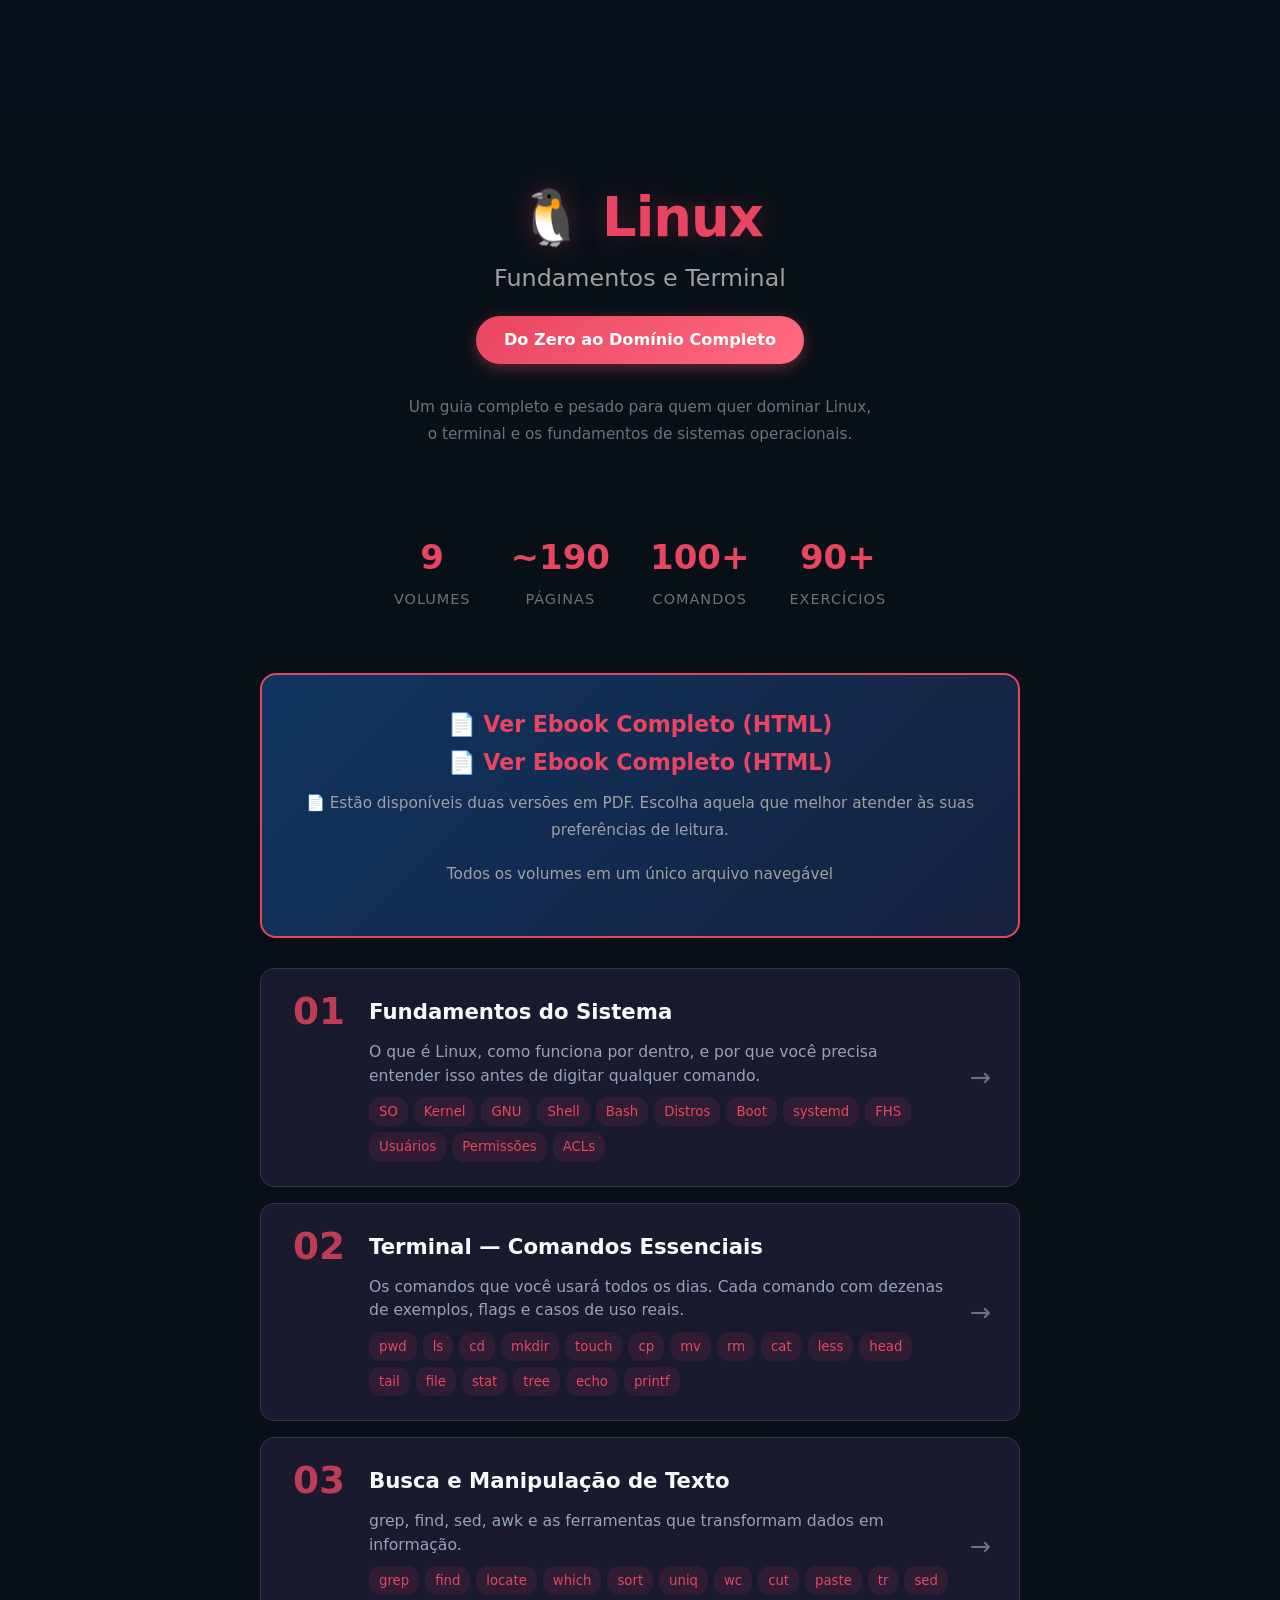
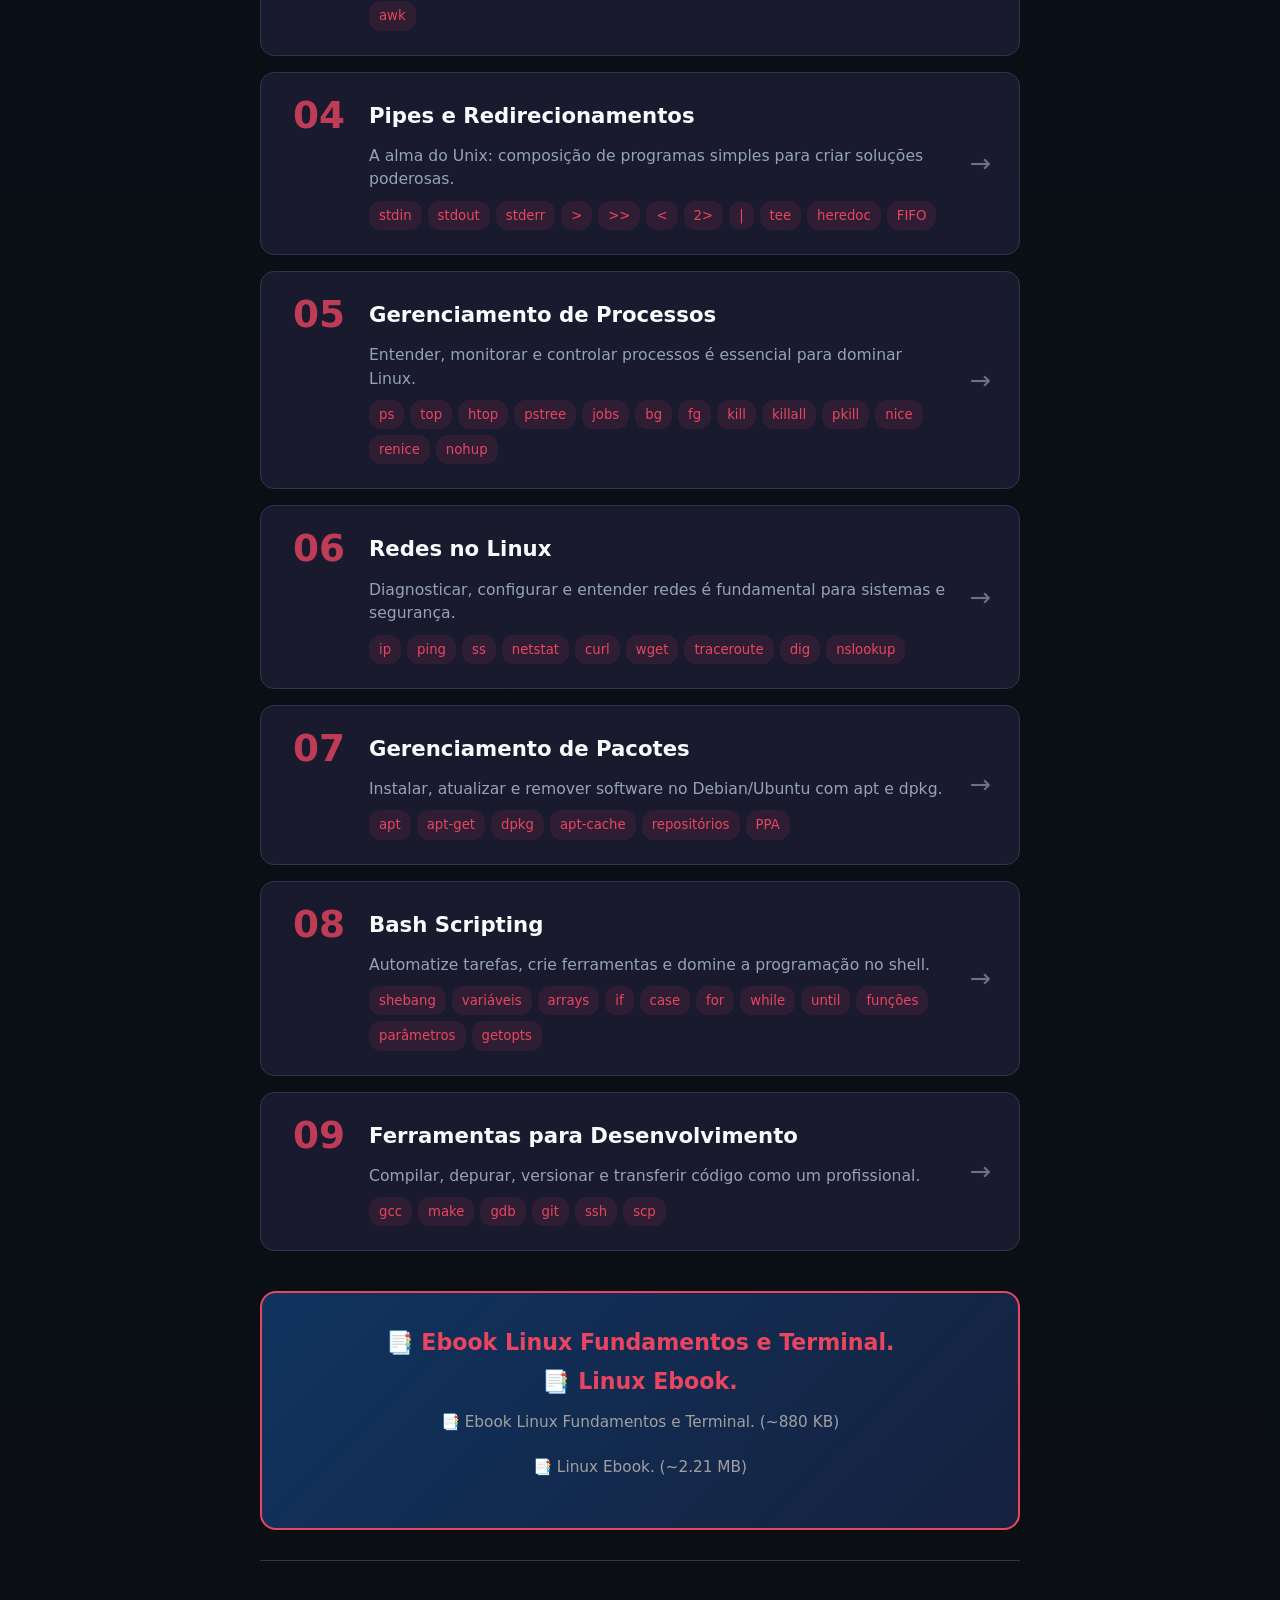
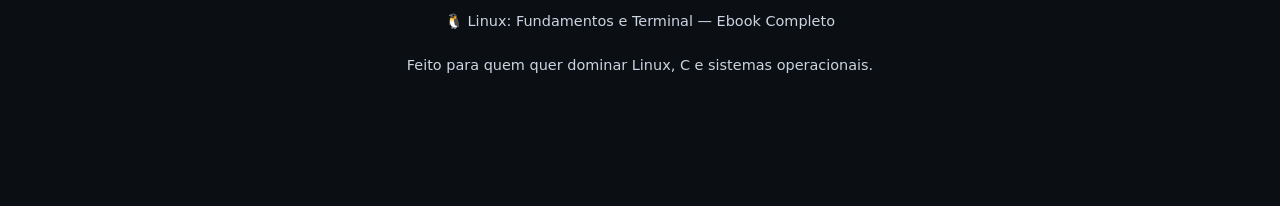
==== junta_ebook.html @ cf204e12 "Corrige links do indice" ====
<!DOCTYPE html>
<html lang="pt-BR">
<head>
<meta charset="UTF-8">
<meta name="viewport" content="width=device-width, initial-scale=1.0">
<title>Linux: Fundamentos e Terminal — Índice de Volumes</title>
<style>
:root {
  --bg: #0f0f1a;
  --bg2: #1a1a2e;
  --bg3: #16213e;
  --accent: #e94560;
  --accent2: #0f3460;
  --accent-glow: rgba(233,69,96,0.3);
  --text: #eaeaea;
  --text2: #a0a0a0;
  --text3: #6b7280;
  --border: #30363d;
  --success: #2ecc71;
  --warning: #f39c12;
  --info: #3498db;
}
* { margin: 0; padding: 0; box-sizing: border-box; }
body {
  font-family: 'Segoe UI', system-ui, -apple-system, sans-serif;
  background: var(--bg);
  color: var(--text);
  line-height: 1.7;
  font-size: 16px;
  min-height: 100vh;
}
.container { max-width: 800px; margin: 0 auto; padding: 40px 20px; }

/* Header */
.header {
  text-align: center;
  padding: 60px 20px 40px;
  margin-bottom: 20px;
}
.header h1 {
  font-size: 3.2em;
  color: var(--accent);
  margin-bottom: 8px;
  text-shadow: 0 0 30px var(--accent-glow);
  letter-spacing: -1px;
}
.header .subtitle {
  font-size: 1.4em;
  color: var(--text2);
  margin-bottom: 16px;
  font-weight: 300;
}
.header .tagline {
  background: linear-gradient(135deg, var(--accent), #ff6b81);
  color: white;
  display: inline-block;
  padding: 10px 28px;
  border-radius: 30px;
  font-weight: 600;
  font-size: 0.95em;
  box-shadow: 0 4px 15px rgba(233,69,96,0.4);
}
.header .meta {
  margin-top: 30px;
  color: var(--text3);
  font-size: 0.9em;
}

/* Stats bar */
.stats {
  display: flex;
  justify-content: center;
  gap: 40px;
  padding: 20px;
  margin-bottom: 40px;
  flex-wrap: wrap;
}
.stat-item {
  text-align: center;
}
.stat-num {
  font-size: 2em;
  font-weight: 700;
  color: var(--accent);
}
.stat-label {
  font-size: 0.85em;
  color: var(--text3);
  text-transform: uppercase;
  letter-spacing: 1px;
}

/* Volume cards */
.volumes {
  display: flex;
  flex-direction: column;
  gap: 16px;
  margin-bottom: 40px;
}
.vol-card {
  background: var(--bg2);
  border: 1px solid var(--border);
  border-radius: 14px;
  padding: 24px 28px;
  text-decoration: none;
  color: var(--text);
  display: flex;
  align-items: flex-start;
  gap: 20px;
  transition: all 0.3s ease;
  position: relative;
  overflow: hidden;
}
.vol-card::before {
  content: '';
  position: absolute;
  left: 0;
  top: 0;
  bottom: 0;
  width: 4px;
  background: var(--accent);
  opacity: 0;
  transition: opacity 0.3s;
}
.vol-card:hover {
  background: var(--bg3);
  border-color: var(--accent);
  transform: translateX(4px);
  box-shadow: 0 8px 30px rgba(0,0,0,0.3);
}
.vol-card:hover::before {
  opacity: 1;
}
.vol-num {
  font-size: 2.2em;
  font-weight: 800;
  color: var(--accent);
  opacity: 0.8;
  min-width: 60px;
  text-align: center;
  line-height: 1;
}
.vol-content {
  flex: 1;
}
.vol-title {
  font-size: 1.25em;
  font-weight: 600;
  margin-bottom: 6px;
  color: var(--text);
}
.vol-desc {
  font-size: 0.92em;
  color: var(--text2);
  line-height: 1.5;
}
.vol-topics {
  margin-top: 10px;
  display: flex;
  flex-wrap: wrap;
  gap: 6px;
}
.vol-topic {
  background: rgba(233,69,96,0.1);
  color: var(--accent);
  padding: 3px 10px;
  border-radius: 12px;
  font-size: 0.78em;
  font-weight: 500;
}
.vol-arrow {
  color: var(--text3);
  font-size: 1.5em;
  align-self: center;
  transition: all 0.3s;
}
.vol-card:hover .vol-arrow {
  color: var(--accent);
  transform: translateX(4px);
}

/* Full ebook link */
.full-ebook {
  background: linear-gradient(135deg, var(--accent2), var(--bg3));
  border: 2px solid var(--accent);
  border-radius: 16px;
  padding: 30px;
  text-align: center;
  margin-bottom: 30px;
  transition: all 0.3s;
}
.full-ebook:hover {
  box-shadow: 0 0 30px var(--accent-glow);
}
.full-ebook a {
  color: var(--accent);
  text-decoration: none;
  font-size: 1.3em;
  font-weight: 600;
}
.full-ebook a:hover {
  text-decoration: underline;
}
.full-ebook p {
  color: var(--text2);
  font-size: 0.9em;
  margin-top: 8px;
}

/* Footer */
.footer {
  text-align: center;
  padding: 30px;
  color: var(--text3);
  font-size: 0.85em;
  border-top: 1px solid var(--border);
  margin-top: 20px;
}

/* Responsive */
@media (max-width: 600px) {
  .header h1 { font-size: 2.2em; }
  .vol-card { padding: 18px 20px; }
  .vol-num { font-size: 1.8em; min-width: 50px; }
  .stats { gap: 20px; }
}
</style>
</head>
<body>
<div class="container">

  <div class="header">
    <h1>🐧 Linux</h1>
    <div class="subtitle">Fundamentos e Terminal</div>
    <div class="tagline">Do Zero ao Domínio Completo</div>
    <div class="meta">
      Um guia completo e pesado para quem quer dominar Linux,<br>
      o terminal e os fundamentos de sistemas operacionais.
    </div>
  </div>

  <div class="stats">
    <div class="stat-item">
      <div class="stat-num">9</div>
      <div class="stat-label">Volumes</div>
    </div>
    <div class="stat-item">
      <div class="stat-num">~190</div>
      <div class="stat-label">Páginas</div>
    </div>
    <div class="stat-item">
      <div class="stat-num">100+</div>
      <div class="stat-label">Comandos</div>
    </div>
    <div class="stat-item">
      <div class="stat-num">90+</div>
      <div class="stat-label">Exercícios</div>
    </div>
  </div>

  <div class="full-ebook">
    <a href="Linux_Ebook_Completo.html">📄 Ver Ebook Completo (HTML) <br></a>
    <a href="linux_ebook.pdf">📄 Ver Ebook Completo (HTML)</a>
    <p>📄 Estão disponíveis duas versões em PDF. Escolha aquela que melhor atender às suas preferências de leitura.
</p>
    <p>Todos os volumes em um único arquivo navegável</p>
  </div>

  <div class="volumes">

    <a href="Linux_Ebook_Volume1.html" class="vol-card">
      <div class="vol-num">01</div>
      <div class="vol-content">
        <div class="vol-title">Fundamentos do Sistema</div>
        <div class="vol-desc">O que é Linux, como funciona por dentro, e por que você precisa entender isso antes de digitar qualquer comando.</div>
        <div class="vol-topics">
          <span class="vol-topic">SO</span>
          <span class="vol-topic">Kernel</span>
          <span class="vol-topic">GNU</span>
          <span class="vol-topic">Shell</span>
          <span class="vol-topic">Bash</span>
          <span class="vol-topic">Distros</span>
          <span class="vol-topic">Boot</span>
          <span class="vol-topic">systemd</span>
          <span class="vol-topic">FHS</span>
          <span class="vol-topic">Usuários</span>
          <span class="vol-topic">Permissões</span>
          <span class="vol-topic">ACLs</span>
        </div>
      </div>
      <div class="vol-arrow">→</div>
    </a>

    <a href="/Linux_Ebook_Volume2.html" class="vol-card">
      <link rel="stylesheet" href="/style.css">
      <div class="vol-num">02</div>
      <div class="vol-content">
        <div class="vol-title">Terminal — Comandos Essenciais</div>
        <div class="vol-desc">Os comandos que você usará todos os dias. Cada comando com dezenas de exemplos, flags e casos de uso reais.</div>
        <div class="vol-topics">
          <span class="vol-topic">pwd</span>
          <span class="vol-topic">ls</span>
          <span class="vol-topic">cd</span>
          <span class="vol-topic">mkdir</span>
          <span class="vol-topic">touch</span>
          <span class="vol-topic">cp</span>
          <span class="vol-topic">mv</span>
          <span class="vol-topic">rm</span>
          <span class="vol-topic">cat</span>
          <span class="vol-topic">less</span>
          <span class="vol-topic">head</span>
          <span class="vol-topic">tail</span>
          <span class="vol-topic">file</span>
          <span class="vol-topic">stat</span>
          <span class="vol-topic">tree</span>
          <span class="vol-topic">echo</span>
          <span class="vol-topic">printf</span>
        </div>
      </div>
      <div class="vol-arrow">→</div>
    </a>

    <a href="/Linux_Ebook_Volume3.html" class="vol-card">
      <link rel="stylesheet" href="/style.css">
      <div class="vol-num">03</div>
      <div class="vol-content">
        <div class="vol-title">Busca e Manipulação de Texto</div>
        <div class="vol-desc">grep, find, sed, awk e as ferramentas que transformam dados em informação.</div>
        <div class="vol-topics">
          <span class="vol-topic">grep</span>
          <span class="vol-topic">find</span>
          <span class="vol-topic">locate</span>
          <span class="vol-topic">which</span>
          <span class="vol-topic">sort</span>
          <span class="vol-topic">uniq</span>
          <span class="vol-topic">wc</span>
          <span class="vol-topic">cut</span>
          <span class="vol-topic">paste</span>
          <span class="vol-topic">tr</span>
          <span class="vol-topic">sed</span>
          <span class="vol-topic">awk</span>
        </div>
      </div>
      <div class="vol-arrow">→</div>
    </a>

    <a href="/Linux_Ebook_Volume4.html" class="vol-card">
      <link rel="stylesheet" href="/style.css">
      <div class="vol-num">04</div>
      <div class="vol-content">
        <div class="vol-title">Pipes e Redirecionamentos</div>
        <div class="vol-desc">A alma do Unix: composição de programas simples para criar soluções poderosas.</div>
        <div class="vol-topics">
          <span class="vol-topic">stdin</span>
          <span class="vol-topic">stdout</span>
          <span class="vol-topic">stderr</span>
          <span class="vol-topic">&gt;</span>
          <span class="vol-topic">&gt;&gt;</span>
          <span class="vol-topic">&lt;</span>
          <span class="vol-topic">2&gt;</span>
          <span class="vol-topic">|</span>
          <span class="vol-topic">tee</span>
          <span class="vol-topic">heredoc</span>
          <span class="vol-topic">FIFO</span>
        </div>
      </div>
      <div class="vol-arrow">→</div>
    </a>

    <a href="/Linux_Ebook_Volume5.html" class="vol-card">
      <link rel="stylesheet" href="/style.css">
      <div class="vol-num">05</div>
      <div class="vol-content">
        <div class="vol-title">Gerenciamento de Processos</div>
        <div class="vol-desc">Entender, monitorar e controlar processos é essencial para dominar Linux.</div>
        <div class="vol-topics">
          <span class="vol-topic">ps</span>
          <span class="vol-topic">top</span>
          <span class="vol-topic">htop</span>
          <span class="vol-topic">pstree</span>
          <span class="vol-topic">jobs</span>
          <span class="vol-topic">bg</span>
          <span class="vol-topic">fg</span>
          <span class="vol-topic">kill</span>
          <span class="vol-topic">killall</span>
          <span class="vol-topic">pkill</span>
          <span class="vol-topic">nice</span>
          <span class="vol-topic">renice</span>
          <span class="vol-topic">nohup</span>
        </div>
      </div>
      <div class="vol-arrow">→</div>
    </a>

    <a href="/Linux_Ebook_Volume6.html" class="vol-card">
      <link rel="stylesheet" href="/style.css">
      <div class="vol-num">06</div>
      <div class="vol-content">
        <div class="vol-title">Redes no Linux</div>
        <div class="vol-desc">Diagnosticar, configurar e entender redes é fundamental para sistemas e segurança.</div>
        <div class="vol-topics">
          <span class="vol-topic">ip</span>
          <span class="vol-topic">ping</span>
          <span class="vol-topic">ss</span>
          <span class="vol-topic">netstat</span>
          <span class="vol-topic">curl</span>
          <span class="vol-topic">wget</span>
          <span class="vol-topic">traceroute</span>
          <span class="vol-topic">dig</span>
          <span class="vol-topic">nslookup</span>
        </div>
      </div>
      <div class="vol-arrow">→</div>
    </a>

    <a href="/Linux_Ebook_Volume7.html" class="vol-card">
      <link rel="stylesheet" href="/style.css">
      <div class="vol-num">07</div>
      <div class="vol-content">
        <div class="vol-title">Gerenciamento de Pacotes</div>
        <div class="vol-desc">Instalar, atualizar e remover software no Debian/Ubuntu com apt e dpkg.</div>
        <div class="vol-topics">
          <span class="vol-topic">apt</span>
          <span class="vol-topic">apt-get</span>
          <span class="vol-topic">dpkg</span>
          <span class="vol-topic">apt-cache</span>
          <span class="vol-topic">repositórios</span>
          <span class="vol-topic">PPA</span>
        </div>
      </div>
      <div class="vol-arrow">→</div>
    </a>

    <a href="/Linux_Ebook_Volume8.html" class="vol-card">
      <link rel="stylesheet" href="/style.css">
      <div class="vol-num">08</div>
      <div class="vol-content">
        <div class="vol-title">Bash Scripting</div>
        <div class="vol-desc">Automatize tarefas, crie ferramentas e domine a programação no shell.</div>
        <div class="vol-topics">
          <span class="vol-topic">shebang</span>
          <span class="vol-topic">variáveis</span>
          <span class="vol-topic">arrays</span>
          <span class="vol-topic">if</span>
          <span class="vol-topic">case</span>
          <span class="vol-topic">for</span>
          <span class="vol-topic">while</span>
          <span class="vol-topic">until</span>
          <span class="vol-topic">funções</span>
          <span class="vol-topic">parâmetros</span>
          <span class="vol-topic">getopts</span>
        </div>
      </div>
      <div class="vol-arrow">→</div>
    </a>

    <a href="/Linux_Ebook_Volume9.html" class="vol-card">
      <link rel="stylesheet" href="/style.css">
      <div class="vol-num">09</div>
      <div class="vol-content">
        <div class="vol-title">Ferramentas para Desenvolvimento</div>
        <div class="vol-desc">Compilar, depurar, versionar e transferir código como um profissional.</div>
        <div class="vol-topics">
          <span class="vol-topic">gcc</span>
          <span class="vol-topic">make</span>
          <span class="vol-topic">gdb</span>
          <span class="vol-topic">git</span>
          <span class="vol-topic">ssh</span>
          <span class="vol-topic">scp</span>
        </div>
      </div>
      <div class="vol-arrow">→</div>
    </a>

  </div>

  <div class="full-ebook">
    <a href="Ebook_Linux_Fundamentos_e_Terminal.pdf">📑 Ebook Linux Fundamentos e Terminal.<br></a>
    <a href="linux_ebook.pdf">📑 Linux Ebook.</a>
    <p>📑 Ebook Linux Fundamentos e Terminal. (~880 KB)</p>
    <p>📑 Linux Ebook. (~2.21 MB)</p>
  </div>

  <div class="footer">
    <p>🐧 Linux: Fundamentos e Terminal — Ebook Completo</p>
    <p>Feito para quem quer dominar Linux, C e sistemas operacionais.</p>
  </div>

</div>
</body>
</html>
---- style.css ----
/* ==========================================================
   LG BOOKS - THEME
   Linux • C • Sistemas • Cibersegurança
   ========================================================== */

:root{
    --bg:#0b0f14;
    --bg-secondary:#111827;
    --bg-card:#1a2332;

    --primary:#58a6ff;
    --secondary:#7c3aed;

    --success:#22c55e;
    --warning:#f59e0b;
    --danger:#ef4444;
    --info:#06b6d4;

    --text:#f8fafc;
    --text-soft:#cbd5e1;
    --text-muted:#94a3b8;

    --border:#2d3748;

    --shadow:
        0 8px 25px rgba(0,0,0,.30);

    --radius:14px;
}

/* =========================== */

*{
    margin:0;
    padding:0;
    box-sizing:border-box;
}

html{
    scroll-behavior:smooth;
}

body{

    background:
    linear-gradient(180deg,#071018 0%,#0b0f14 100%);

    color:var(--text);

    font-family:
    "Segoe UI",
    system-ui,
    sans-serif;

    line-height:1.75;

    font-size:17px;

    padding:40px;

    max-width:1100px;

    margin:auto;
}

/* =========================== */

h1,h2,h3,h4,h5{

    font-weight:700;

    margin-top:45px;
    margin-bottom:18px;

    line-height:1.2;

    color:white;
}

h1{

    font-size:3rem;

    text-align:center;

    color:var(--primary);

    text-shadow:
    0 0 20px rgba(88,166,255,.20);
}

h2{

    font-size:2.2rem;

    border-left:6px solid var(--primary);

    padding-left:15px;
}

h3{

    font-size:1.6rem;

    color:#8ecbff;
}

h4{

    font-size:1.25rem;
}

/* =========================== */

p{

    margin:18px 0;

    color:var(--text-soft);
}

/* =========================== */

a{

    color:#79c0ff;
}


/* =========================== */

.volume-header{

    background:

    linear-gradient(
        135deg,
        #152238,
        #0d1727
    );

    border:

    1px solid var(--border);

    border-left:

    8px solid var(--primary);

    border-radius:16px;

    padding:35px;

    margin:50px 0;

    box-shadow:var(--shadow);
}

.volume-header h2{

    border:none;

    padding:0;

    margin-top:0;
}

.vol-desc{

    color:var(--text-muted);

    margin-top:10px;
}

/* =========================== */

.section{

    background:var(--bg-secondary);

    border:1px solid var(--border);

    border-radius:14px;

    padding:28px;

    margin:35px 0;

    box-shadow:var(--shadow);
}

/* =========================== */

pre{

    background:#05080d;

    border-left:5px solid var(--success);

    padding:20px;

    border-radius:10px;

    overflow-x:auto;

    margin:20px 0;
}

code{

    font-family:

    Consolas,
    monospace;
}

pre code{

    color:#8df58d;
}

/* inline code */

p code,
li code{

    background:#1f2937;

    color:#7dd3fc;

    padding:2px 7px;

    border-radius:5px;
}

/* =========================== */

table{

    width:100%;

    border-collapse:collapse;

    margin:25px 0;
}

th{

    background:#1e3a5f;

    color:white;

    padding:14px;

    border:1px solid var(--border);
}

td{

    padding:12px;

    border:1px solid var(--border);

    color:var(--text-soft);
}

tr:nth-child(even){

    background:#121b2c;
}

/* =========================== */

.box{

    border-radius:12px;

    padding:22px;

    margin:25px 0;

    border-left:6px solid;
}

.box-title{

    font-weight:bold;

    margin-bottom:12px;

    font-size:1.1rem;
}

/* ---------- INFO ---------- */

.box-info{

    background:#07253a;

    border-color:var(--info);
}

/* ---------- SUCCESS ---------- */

.box-success{

    background:#082616;

    border-color:var(--success);
}

/* ---------- WARNING ---------- */

.box-warning{

    background:#3d2706;

    border-color:var(--warning);
}

/* ---------- DANGER ---------- */

.box-danger{

    background:#330b0b;

    border-color:var(--danger);
}

/* =========================== */

.exercise{

    margin-top:50px;

    background:

    linear-gradient(
        135deg,
        #161616,
        #222
    );

    border:

    2px solid #3a3a3a;

    border-radius:16px;

    padding:30px;
}

.exercise h4{

    margin-top:0;

    color:#ffd166;
}

.exercise ol{

    margin-left:25px;
}

.exercise li{

    margin:12px 0;
}

/* =========================== */

ul,
ol{

    margin-left:30px;

    margin-top:12px;

    margin-bottom:12px;
}

/* =========================== */

.page-break{

    height:80px;
}

/* =========================== */

hr{

    border:none;

    height:1px;

    background:#2f3c4f;

    margin:40px 0;
}

/* =========================== */

blockquote{

    border-left:5px solid var(--primary);

    padding:15px 20px;

    background:#152235;

    color:#d6e7ff;

    margin:20px 0;

    border-radius:8px;
}

/* =========================== */

::-webkit-scrollbar{

    width:10px;
}

::-webkit-scrollbar-track{

    background:#111;
}

::-webkit-scrollbar-thumb{

    background:#345;

    border-radius:20px;
}

::-webkit-scrollbar-thumb:hover{

    background:#58a6ff;
}

/* =========================== */

@media print{

    body{

        background:white;

        color:black;
    }

    .section,
    .volume-header,
    .exercise,
    .box{

        box-shadow:none;
    }

    pre{

        color:black;

        background:#f5f5f5;
    }
}
/* =======================================
   BOTÃO VOLTAR AO ÍNDICE
   ======================================= */

.back-button-container{

    margin:20px 0 35px 0;

}

.back-button{

    display:inline-block;

    padding:12px 22px;

    background:linear-gradient(
        135deg,
        #1f4f8f,
        #58a6ff
    );

    color:#ffffff;

    text-decoration:none;

    font-weight:600;

    font-size:16px;

    border-radius:10px;

    border:1px solid rgba(255,255,255,.1);

    box-shadow:
        0 4px 12px rgba(0,0,0,.25);

    transition:
        transform .2s ease,
        box-shadow .2s ease,
        background .2s ease;
}

.back-button:hover{

    color:#ffffff;

    text-decoration:none;

    transform:translateY(-2px);

    box-shadow:
        0 8px 20px rgba(88,166,255,.35);

    background:linear-gradient(
        135deg,
        #2563eb,
        #60a5fa
    );
}

.back-button:active{

    transform:translateY(0);
}
---- style.css ----
/* ==========================================================
   LG BOOKS - THEME
   Linux • C • Sistemas • Cibersegurança
   ========================================================== */

:root{
    --bg:#0b0f14;
    --bg-secondary:#111827;
    --bg-card:#1a2332;

    --primary:#58a6ff;
    --secondary:#7c3aed;

    --success:#22c55e;
    --warning:#f59e0b;
    --danger:#ef4444;
    --info:#06b6d4;

    --text:#f8fafc;
    --text-soft:#cbd5e1;
    --text-muted:#94a3b8;

    --border:#2d3748;

    --shadow:
        0 8px 25px rgba(0,0,0,.30);

    --radius:14px;
}

/* =========================== */

*{
    margin:0;
    padding:0;
    box-sizing:border-box;
}

html{
    scroll-behavior:smooth;
}

body{

    background:
    linear-gradient(180deg,#071018 0%,#0b0f14 100%);

    color:var(--text);

    font-family:
    "Segoe UI",
    system-ui,
    sans-serif;

    line-height:1.75;

    font-size:17px;

    padding:40px;

    max-width:1100px;

    margin:auto;
}

/* =========================== */

h1,h2,h3,h4,h5{

    font-weight:700;

    margin-top:45px;
    margin-bottom:18px;

    line-height:1.2;

    color:white;
}

h1{

    font-size:3rem;

    text-align:center;

    color:var(--primary);

    text-shadow:
    0 0 20px rgba(88,166,255,.20);
}

h2{

    font-size:2.2rem;

    border-left:6px solid var(--primary);

    padding-left:15px;
}

h3{

    font-size:1.6rem;

    color:#8ecbff;
}

h4{

    font-size:1.25rem;
}

/* =========================== */

p{

    margin:18px 0;

    color:var(--text-soft);
}

/* =========================== */

a{

    color:#79c0ff;
}


/* =========================== */

.volume-header{

    background:

    linear-gradient(
        135deg,
        #152238,
        #0d1727
    );

    border:

    1px solid var(--border);

    border-left:

    8px solid var(--primary);

    border-radius:16px;

    padding:35px;

    margin:50px 0;

    box-shadow:var(--shadow);
}

.volume-header h2{

    border:none;

    padding:0;

    margin-top:0;
}

.vol-desc{

    color:var(--text-muted);

    margin-top:10px;
}

/* =========================== */

.section{

    background:var(--bg-secondary);

    border:1px solid var(--border);

    border-radius:14px;

    padding:28px;

    margin:35px 0;

    box-shadow:var(--shadow);
}

/* =========================== */

pre{

    background:#05080d;

    border-left:5px solid var(--success);

    padding:20px;

    border-radius:10px;

    overflow-x:auto;

    margin:20px 0;
}

code{

    font-family:

    Consolas,
    monospace;
}

pre code{

    color:#8df58d;
}

/* inline code */

p code,
li code{

    background:#1f2937;

    color:#7dd3fc;

    padding:2px 7px;

    border-radius:5px;
}

/* =========================== */

table{

    width:100%;

    border-collapse:collapse;

    margin:25px 0;
}

th{

    background:#1e3a5f;

    color:white;

    padding:14px;

    border:1px solid var(--border);
}

td{

    padding:12px;

    border:1px solid var(--border);

    color:var(--text-soft);
}

tr:nth-child(even){

    background:#121b2c;
}

/* =========================== */

.box{

    border-radius:12px;

    padding:22px;

    margin:25px 0;

    border-left:6px solid;
}

.box-title{

    font-weight:bold;

    margin-bottom:12px;

    font-size:1.1rem;
}

/* ---------- INFO ---------- */

.box-info{

    background:#07253a;

    border-color:var(--info);
}

/* ---------- SUCCESS ---------- */

.box-success{

    background:#082616;

    border-color:var(--success);
}

/* ---------- WARNING ---------- */

.box-warning{

    background:#3d2706;

    border-color:var(--warning);
}

/* ---------- DANGER ---------- */

.box-danger{

    background:#330b0b;

    border-color:var(--danger);
}

/* =========================== */

.exercise{

    margin-top:50px;

    background:

    linear-gradient(
        135deg,
        #161616,
        #222
    );

    border:

    2px solid #3a3a3a;

    border-radius:16px;

    padding:30px;
}

.exercise h4{

    margin-top:0;

    color:#ffd166;
}

.exercise ol{

    margin-left:25px;
}

.exercise li{

    margin:12px 0;
}

/* =========================== */

ul,
ol{

    margin-left:30px;

    margin-top:12px;

    margin-bottom:12px;
}

/* =========================== */

.page-break{

    height:80px;
}

/* =========================== */

hr{

    border:none;

    height:1px;

    background:#2f3c4f;

    margin:40px 0;
}

/* =========================== */

blockquote{

    border-left:5px solid var(--primary);

    padding:15px 20px;

    background:#152235;

    color:#d6e7ff;

    margin:20px 0;

    border-radius:8px;
}

/* =========================== */

::-webkit-scrollbar{

    width:10px;
}

::-webkit-scrollbar-track{

    background:#111;
}

::-webkit-scrollbar-thumb{

    background:#345;

    border-radius:20px;
}

::-webkit-scrollbar-thumb:hover{

    background:#58a6ff;
}

/* =========================== */

@media print{

    body{

        background:white;

        color:black;
    }

    .section,
    .volume-header,
    .exercise,
    .box{

        box-shadow:none;
    }

    pre{

        color:black;

        background:#f5f5f5;
    }
}
/* =======================================
   BOTÃO VOLTAR AO ÍNDICE
   ======================================= */

.back-button-container{

    margin:20px 0 35px 0;

}

.back-button{

    display:inline-block;

    padding:12px 22px;

    background:linear-gradient(
        135deg,
        #1f4f8f,
        #58a6ff
    );

    color:#ffffff;

    text-decoration:none;

    font-weight:600;

    font-size:16px;

    border-radius:10px;

    border:1px solid rgba(255,255,255,.1);

    box-shadow:
        0 4px 12px rgba(0,0,0,.25);

    transition:
        transform .2s ease,
        box-shadow .2s ease,
        background .2s ease;
}

.back-button:hover{

    color:#ffffff;

    text-decoration:none;

    transform:translateY(-2px);

    box-shadow:
        0 8px 20px rgba(88,166,255,.35);

    background:linear-gradient(
        135deg,
        #2563eb,
        #60a5fa
    );
}

.back-button:active{

    transform:translateY(0);
}
---- style.css ----
/* ==========================================================
   LG BOOKS - THEME
   Linux • C • Sistemas • Cibersegurança
   ========================================================== */

:root{
    --bg:#0b0f14;
    --bg-secondary:#111827;
    --bg-card:#1a2332;

    --primary:#58a6ff;
    --secondary:#7c3aed;

    --success:#22c55e;
    --warning:#f59e0b;
    --danger:#ef4444;
    --info:#06b6d4;

    --text:#f8fafc;
    --text-soft:#cbd5e1;
    --text-muted:#94a3b8;

    --border:#2d3748;

    --shadow:
        0 8px 25px rgba(0,0,0,.30);

    --radius:14px;
}

/* =========================== */

*{
    margin:0;
    padding:0;
    box-sizing:border-box;
}

html{
    scroll-behavior:smooth;
}

body{

    background:
    linear-gradient(180deg,#071018 0%,#0b0f14 100%);

    color:var(--text);

    font-family:
    "Segoe UI",
    system-ui,
    sans-serif;

    line-height:1.75;

    font-size:17px;

    padding:40px;

    max-width:1100px;

    margin:auto;
}

/* =========================== */

h1,h2,h3,h4,h5{

    font-weight:700;

    margin-top:45px;
    margin-bottom:18px;

    line-height:1.2;

    color:white;
}

h1{

    font-size:3rem;

    text-align:center;

    color:var(--primary);

    text-shadow:
    0 0 20px rgba(88,166,255,.20);
}

h2{

    font-size:2.2rem;

    border-left:6px solid var(--primary);

    padding-left:15px;
}

h3{

    font-size:1.6rem;

    color:#8ecbff;
}

h4{

    font-size:1.25rem;
}

/* =========================== */

p{

    margin:18px 0;

    color:var(--text-soft);
}

/* =========================== */

a{

    color:#79c0ff;
}


/* =========================== */

.volume-header{

    background:

    linear-gradient(
        135deg,
        #152238,
        #0d1727
    );

    border:

    1px solid var(--border);

    border-left:

    8px solid var(--primary);

    border-radius:16px;

    padding:35px;

    margin:50px 0;

    box-shadow:var(--shadow);
}

.volume-header h2{

    border:none;

    padding:0;

    margin-top:0;
}

.vol-desc{

    color:var(--text-muted);

    margin-top:10px;
}

/* =========================== */

.section{

    background:var(--bg-secondary);

    border:1px solid var(--border);

    border-radius:14px;

    padding:28px;

    margin:35px 0;

    box-shadow:var(--shadow);
}

/* =========================== */

pre{

    background:#05080d;

    border-left:5px solid var(--success);

    padding:20px;

    border-radius:10px;

    overflow-x:auto;

    margin:20px 0;
}

code{

    font-family:

    Consolas,
    monospace;
}

pre code{

    color:#8df58d;
}

/* inline code */

p code,
li code{

    background:#1f2937;

    color:#7dd3fc;

    padding:2px 7px;

    border-radius:5px;
}

/* =========================== */

table{

    width:100%;

    border-collapse:collapse;

    margin:25px 0;
}

th{

    background:#1e3a5f;

    color:white;

    padding:14px;

    border:1px solid var(--border);
}

td{

    padding:12px;

    border:1px solid var(--border);

    color:var(--text-soft);
}

tr:nth-child(even){

    background:#121b2c;
}

/* =========================== */

.box{

    border-radius:12px;

    padding:22px;

    margin:25px 0;

    border-left:6px solid;
}

.box-title{

    font-weight:bold;

    margin-bottom:12px;

    font-size:1.1rem;
}

/* ---------- INFO ---------- */

.box-info{

    background:#07253a;

    border-color:var(--info);
}

/* ---------- SUCCESS ---------- */

.box-success{

    background:#082616;

    border-color:var(--success);
}

/* ---------- WARNING ---------- */

.box-warning{

    background:#3d2706;

    border-color:var(--warning);
}

/* ---------- DANGER ---------- */

.box-danger{

    background:#330b0b;

    border-color:var(--danger);
}

/* =========================== */

.exercise{

    margin-top:50px;

    background:

    linear-gradient(
        135deg,
        #161616,
        #222
    );

    border:

    2px solid #3a3a3a;

    border-radius:16px;

    padding:30px;
}

.exercise h4{

    margin-top:0;

    color:#ffd166;
}

.exercise ol{

    margin-left:25px;
}

.exercise li{

    margin:12px 0;
}

/* =========================== */

ul,
ol{

    margin-left:30px;

    margin-top:12px;

    margin-bottom:12px;
}

/* =========================== */

.page-break{

    height:80px;
}

/* =========================== */

hr{

    border:none;

    height:1px;

    background:#2f3c4f;

    margin:40px 0;
}

/* =========================== */

blockquote{

    border-left:5px solid var(--primary);

    padding:15px 20px;

    background:#152235;

    color:#d6e7ff;

    margin:20px 0;

    border-radius:8px;
}

/* =========================== */

::-webkit-scrollbar{

    width:10px;
}

::-webkit-scrollbar-track{

    background:#111;
}

::-webkit-scrollbar-thumb{

    background:#345;

    border-radius:20px;
}

::-webkit-scrollbar-thumb:hover{

    background:#58a6ff;
}

/* =========================== */

@media print{

    body{

        background:white;

        color:black;
    }

    .section,
    .volume-header,
    .exercise,
    .box{

        box-shadow:none;
    }

    pre{

        color:black;

        background:#f5f5f5;
    }
}
/* =======================================
   BOTÃO VOLTAR AO ÍNDICE
   ======================================= */

.back-button-container{

    margin:20px 0 35px 0;

}

.back-button{

    display:inline-block;

    padding:12px 22px;

    background:linear-gradient(
        135deg,
        #1f4f8f,
        #58a6ff
    );

    color:#ffffff;

    text-decoration:none;

    font-weight:600;

    font-size:16px;

    border-radius:10px;

    border:1px solid rgba(255,255,255,.1);

    box-shadow:
        0 4px 12px rgba(0,0,0,.25);

    transition:
        transform .2s ease,
        box-shadow .2s ease,
        background .2s ease;
}

.back-button:hover{

    color:#ffffff;

    text-decoration:none;

    transform:translateY(-2px);

    box-shadow:
        0 8px 20px rgba(88,166,255,.35);

    background:linear-gradient(
        135deg,
        #2563eb,
        #60a5fa
    );
}

.back-button:active{

    transform:translateY(0);
}
---- style.css ----
/* ==========================================================
   LG BOOKS - THEME
   Linux • C • Sistemas • Cibersegurança
   ========================================================== */

:root{
    --bg:#0b0f14;
    --bg-secondary:#111827;
    --bg-card:#1a2332;

    --primary:#58a6ff;
    --secondary:#7c3aed;

    --success:#22c55e;
    --warning:#f59e0b;
    --danger:#ef4444;
    --info:#06b6d4;

    --text:#f8fafc;
    --text-soft:#cbd5e1;
    --text-muted:#94a3b8;

    --border:#2d3748;

    --shadow:
        0 8px 25px rgba(0,0,0,.30);

    --radius:14px;
}

/* =========================== */

*{
    margin:0;
    padding:0;
    box-sizing:border-box;
}

html{
    scroll-behavior:smooth;
}

body{

    background:
    linear-gradient(180deg,#071018 0%,#0b0f14 100%);

    color:var(--text);

    font-family:
    "Segoe UI",
    system-ui,
    sans-serif;

    line-height:1.75;

    font-size:17px;

    padding:40px;

    max-width:1100px;

    margin:auto;
}

/* =========================== */

h1,h2,h3,h4,h5{

    font-weight:700;

    margin-top:45px;
    margin-bottom:18px;

    line-height:1.2;

    color:white;
}

h1{

    font-size:3rem;

    text-align:center;

    color:var(--primary);

    text-shadow:
    0 0 20px rgba(88,166,255,.20);
}

h2{

    font-size:2.2rem;

    border-left:6px solid var(--primary);

    padding-left:15px;
}

h3{

    font-size:1.6rem;

    color:#8ecbff;
}

h4{

    font-size:1.25rem;
}

/* =========================== */

p{

    margin:18px 0;

    color:var(--text-soft);
}

/* =========================== */

a{

    color:#79c0ff;
}


/* =========================== */

.volume-header{

    background:

    linear-gradient(
        135deg,
        #152238,
        #0d1727
    );

    border:

    1px solid var(--border);

    border-left:

    8px solid var(--primary);

    border-radius:16px;

    padding:35px;

    margin:50px 0;

    box-shadow:var(--shadow);
}

.volume-header h2{

    border:none;

    padding:0;

    margin-top:0;
}

.vol-desc{

    color:var(--text-muted);

    margin-top:10px;
}

/* =========================== */

.section{

    background:var(--bg-secondary);

    border:1px solid var(--border);

    border-radius:14px;

    padding:28px;

    margin:35px 0;

    box-shadow:var(--shadow);
}

/* =========================== */

pre{

    background:#05080d;

    border-left:5px solid var(--success);

    padding:20px;

    border-radius:10px;

    overflow-x:auto;

    margin:20px 0;
}

code{

    font-family:

    Consolas,
    monospace;
}

pre code{

    color:#8df58d;
}

/* inline code */

p code,
li code{

    background:#1f2937;

    color:#7dd3fc;

    padding:2px 7px;

    border-radius:5px;
}

/* =========================== */

table{

    width:100%;

    border-collapse:collapse;

    margin:25px 0;
}

th{

    background:#1e3a5f;

    color:white;

    padding:14px;

    border:1px solid var(--border);
}

td{

    padding:12px;

    border:1px solid var(--border);

    color:var(--text-soft);
}

tr:nth-child(even){

    background:#121b2c;
}

/* =========================== */

.box{

    border-radius:12px;

    padding:22px;

    margin:25px 0;

    border-left:6px solid;
}

.box-title{

    font-weight:bold;

    margin-bottom:12px;

    font-size:1.1rem;
}

/* ---------- INFO ---------- */

.box-info{

    background:#07253a;

    border-color:var(--info);
}

/* ---------- SUCCESS ---------- */

.box-success{

    background:#082616;

    border-color:var(--success);
}

/* ---------- WARNING ---------- */

.box-warning{

    background:#3d2706;

    border-color:var(--warning);
}

/* ---------- DANGER ---------- */

.box-danger{

    background:#330b0b;

    border-color:var(--danger);
}

/* =========================== */

.exercise{

    margin-top:50px;

    background:

    linear-gradient(
        135deg,
        #161616,
        #222
    );

    border:

    2px solid #3a3a3a;

    border-radius:16px;

    padding:30px;
}

.exercise h4{

    margin-top:0;

    color:#ffd166;
}

.exercise ol{

    margin-left:25px;
}

.exercise li{

    margin:12px 0;
}

/* =========================== */

ul,
ol{

    margin-left:30px;

    margin-top:12px;

    margin-bottom:12px;
}

/* =========================== */

.page-break{

    height:80px;
}

/* =========================== */

hr{

    border:none;

    height:1px;

    background:#2f3c4f;

    margin:40px 0;
}

/* =========================== */

blockquote{

    border-left:5px solid var(--primary);

    padding:15px 20px;

    background:#152235;

    color:#d6e7ff;

    margin:20px 0;

    border-radius:8px;
}

/* =========================== */

::-webkit-scrollbar{

    width:10px;
}

::-webkit-scrollbar-track{

    background:#111;
}

::-webkit-scrollbar-thumb{

    background:#345;

    border-radius:20px;
}

::-webkit-scrollbar-thumb:hover{

    background:#58a6ff;
}

/* =========================== */

@media print{

    body{

        background:white;

        color:black;
    }

    .section,
    .volume-header,
    .exercise,
    .box{

        box-shadow:none;
    }

    pre{

        color:black;

        background:#f5f5f5;
    }
}
/* =======================================
   BOTÃO VOLTAR AO ÍNDICE
   ======================================= */

.back-button-container{

    margin:20px 0 35px 0;

}

.back-button{

    display:inline-block;

    padding:12px 22px;

    background:linear-gradient(
        135deg,
        #1f4f8f,
        #58a6ff
    );

    color:#ffffff;

    text-decoration:none;

    font-weight:600;

    font-size:16px;

    border-radius:10px;

    border:1px solid rgba(255,255,255,.1);

    box-shadow:
        0 4px 12px rgba(0,0,0,.25);

    transition:
        transform .2s ease,
        box-shadow .2s ease,
        background .2s ease;
}

.back-button:hover{

    color:#ffffff;

    text-decoration:none;

    transform:translateY(-2px);

    box-shadow:
        0 8px 20px rgba(88,166,255,.35);

    background:linear-gradient(
        135deg,
        #2563eb,
        #60a5fa
    );
}

.back-button:active{

    transform:translateY(0);
}
---- style.css ----
/* ==========================================================
   LG BOOKS - THEME
   Linux • C • Sistemas • Cibersegurança
   ========================================================== */

:root{
    --bg:#0b0f14;
    --bg-secondary:#111827;
    --bg-card:#1a2332;

    --primary:#58a6ff;
    --secondary:#7c3aed;

    --success:#22c55e;
    --warning:#f59e0b;
    --danger:#ef4444;
    --info:#06b6d4;

    --text:#f8fafc;
    --text-soft:#cbd5e1;
    --text-muted:#94a3b8;

    --border:#2d3748;

    --shadow:
        0 8px 25px rgba(0,0,0,.30);

    --radius:14px;
}

/* =========================== */

*{
    margin:0;
    padding:0;
    box-sizing:border-box;
}

html{
    scroll-behavior:smooth;
}

body{

    background:
    linear-gradient(180deg,#071018 0%,#0b0f14 100%);

    color:var(--text);

    font-family:
    "Segoe UI",
    system-ui,
    sans-serif;

    line-height:1.75;

    font-size:17px;

    padding:40px;

    max-width:1100px;

    margin:auto;
}

/* =========================== */

h1,h2,h3,h4,h5{

    font-weight:700;

    margin-top:45px;
    margin-bottom:18px;

    line-height:1.2;

    color:white;
}

h1{

    font-size:3rem;

    text-align:center;

    color:var(--primary);

    text-shadow:
    0 0 20px rgba(88,166,255,.20);
}

h2{

    font-size:2.2rem;

    border-left:6px solid var(--primary);

    padding-left:15px;
}

h3{

    font-size:1.6rem;

    color:#8ecbff;
}

h4{

    font-size:1.25rem;
}

/* =========================== */

p{

    margin:18px 0;

    color:var(--text-soft);
}

/* =========================== */

a{

    color:#79c0ff;
}


/* =========================== */

.volume-header{

    background:

    linear-gradient(
        135deg,
        #152238,
        #0d1727
    );

    border:

    1px solid var(--border);

    border-left:

    8px solid var(--primary);

    border-radius:16px;

    padding:35px;

    margin:50px 0;

    box-shadow:var(--shadow);
}

.volume-header h2{

    border:none;

    padding:0;

    margin-top:0;
}

.vol-desc{

    color:var(--text-muted);

    margin-top:10px;
}

/* =========================== */

.section{

    background:var(--bg-secondary);

    border:1px solid var(--border);

    border-radius:14px;

    padding:28px;

    margin:35px 0;

    box-shadow:var(--shadow);
}

/* =========================== */

pre{

    background:#05080d;

    border-left:5px solid var(--success);

    padding:20px;

    border-radius:10px;

    overflow-x:auto;

    margin:20px 0;
}

code{

    font-family:

    Consolas,
    monospace;
}

pre code{

    color:#8df58d;
}

/* inline code */

p code,
li code{

    background:#1f2937;

    color:#7dd3fc;

    padding:2px 7px;

    border-radius:5px;
}

/* =========================== */

table{

    width:100%;

    border-collapse:collapse;

    margin:25px 0;
}

th{

    background:#1e3a5f;

    color:white;

    padding:14px;

    border:1px solid var(--border);
}

td{

    padding:12px;

    border:1px solid var(--border);

    color:var(--text-soft);
}

tr:nth-child(even){

    background:#121b2c;
}

/* =========================== */

.box{

    border-radius:12px;

    padding:22px;

    margin:25px 0;

    border-left:6px solid;
}

.box-title{

    font-weight:bold;

    margin-bottom:12px;

    font-size:1.1rem;
}

/* ---------- INFO ---------- */

.box-info{

    background:#07253a;

    border-color:var(--info);
}

/* ---------- SUCCESS ---------- */

.box-success{

    background:#082616;

    border-color:var(--success);
}

/* ---------- WARNING ---------- */

.box-warning{

    background:#3d2706;

    border-color:var(--warning);
}

/* ---------- DANGER ---------- */

.box-danger{

    background:#330b0b;

    border-color:var(--danger);
}

/* =========================== */

.exercise{

    margin-top:50px;

    background:

    linear-gradient(
        135deg,
        #161616,
        #222
    );

    border:

    2px solid #3a3a3a;

    border-radius:16px;

    padding:30px;
}

.exercise h4{

    margin-top:0;

    color:#ffd166;
}

.exercise ol{

    margin-left:25px;
}

.exercise li{

    margin:12px 0;
}

/* =========================== */

ul,
ol{

    margin-left:30px;

    margin-top:12px;

    margin-bottom:12px;
}

/* =========================== */

.page-break{

    height:80px;
}

/* =========================== */

hr{

    border:none;

    height:1px;

    background:#2f3c4f;

    margin:40px 0;
}

/* =========================== */

blockquote{

    border-left:5px solid var(--primary);

    padding:15px 20px;

    background:#152235;

    color:#d6e7ff;

    margin:20px 0;

    border-radius:8px;
}

/* =========================== */

::-webkit-scrollbar{

    width:10px;
}

::-webkit-scrollbar-track{

    background:#111;
}

::-webkit-scrollbar-thumb{

    background:#345;

    border-radius:20px;
}

::-webkit-scrollbar-thumb:hover{

    background:#58a6ff;
}

/* =========================== */

@media print{

    body{

        background:white;

        color:black;
    }

    .section,
    .volume-header,
    .exercise,
    .box{

        box-shadow:none;
    }

    pre{

        color:black;

        background:#f5f5f5;
    }
}
/* =======================================
   BOTÃO VOLTAR AO ÍNDICE
   ======================================= */

.back-button-container{

    margin:20px 0 35px 0;

}

.back-button{

    display:inline-block;

    padding:12px 22px;

    background:linear-gradient(
        135deg,
        #1f4f8f,
        #58a6ff
    );

    color:#ffffff;

    text-decoration:none;

    font-weight:600;

    font-size:16px;

    border-radius:10px;

    border:1px solid rgba(255,255,255,.1);

    box-shadow:
        0 4px 12px rgba(0,0,0,.25);

    transition:
        transform .2s ease,
        box-shadow .2s ease,
        background .2s ease;
}

.back-button:hover{

    color:#ffffff;

    text-decoration:none;

    transform:translateY(-2px);

    box-shadow:
        0 8px 20px rgba(88,166,255,.35);

    background:linear-gradient(
        135deg,
        #2563eb,
        #60a5fa
    );
}

.back-button:active{

    transform:translateY(0);
}
---- style.css ----
/* ==========================================================
   LG BOOKS - THEME
   Linux • C • Sistemas • Cibersegurança
   ========================================================== */

:root{
    --bg:#0b0f14;
    --bg-secondary:#111827;
    --bg-card:#1a2332;

    --primary:#58a6ff;
    --secondary:#7c3aed;

    --success:#22c55e;
    --warning:#f59e0b;
    --danger:#ef4444;
    --info:#06b6d4;

    --text:#f8fafc;
    --text-soft:#cbd5e1;
    --text-muted:#94a3b8;

    --border:#2d3748;

    --shadow:
        0 8px 25px rgba(0,0,0,.30);

    --radius:14px;
}

/* =========================== */

*{
    margin:0;
    padding:0;
    box-sizing:border-box;
}

html{
    scroll-behavior:smooth;
}

body{

    background:
    linear-gradient(180deg,#071018 0%,#0b0f14 100%);

    color:var(--text);

    font-family:
    "Segoe UI",
    system-ui,
    sans-serif;

    line-height:1.75;

    font-size:17px;

    padding:40px;

    max-width:1100px;

    margin:auto;
}

/* =========================== */

h1,h2,h3,h4,h5{

    font-weight:700;

    margin-top:45px;
    margin-bottom:18px;

    line-height:1.2;

    color:white;
}

h1{

    font-size:3rem;

    text-align:center;

    color:var(--primary);

    text-shadow:
    0 0 20px rgba(88,166,255,.20);
}

h2{

    font-size:2.2rem;

    border-left:6px solid var(--primary);

    padding-left:15px;
}

h3{

    font-size:1.6rem;

    color:#8ecbff;
}

h4{

    font-size:1.25rem;
}

/* =========================== */

p{

    margin:18px 0;

    color:var(--text-soft);
}

/* =========================== */

a{

    color:#79c0ff;
}


/* =========================== */

.volume-header{

    background:

    linear-gradient(
        135deg,
        #152238,
        #0d1727
    );

    border:

    1px solid var(--border);

    border-left:

    8px solid var(--primary);

    border-radius:16px;

    padding:35px;

    margin:50px 0;

    box-shadow:var(--shadow);
}

.volume-header h2{

    border:none;

    padding:0;

    margin-top:0;
}

.vol-desc{

    color:var(--text-muted);

    margin-top:10px;
}

/* =========================== */

.section{

    background:var(--bg-secondary);

    border:1px solid var(--border);

    border-radius:14px;

    padding:28px;

    margin:35px 0;

    box-shadow:var(--shadow);
}

/* =========================== */

pre{

    background:#05080d;

    border-left:5px solid var(--success);

    padding:20px;

    border-radius:10px;

    overflow-x:auto;

    margin:20px 0;
}

code{

    font-family:

    Consolas,
    monospace;
}

pre code{

    color:#8df58d;
}

/* inline code */

p code,
li code{

    background:#1f2937;

    color:#7dd3fc;

    padding:2px 7px;

    border-radius:5px;
}

/* =========================== */

table{

    width:100%;

    border-collapse:collapse;

    margin:25px 0;
}

th{

    background:#1e3a5f;

    color:white;

    padding:14px;

    border:1px solid var(--border);
}

td{

    padding:12px;

    border:1px solid var(--border);

    color:var(--text-soft);
}

tr:nth-child(even){

    background:#121b2c;
}

/* =========================== */

.box{

    border-radius:12px;

    padding:22px;

    margin:25px 0;

    border-left:6px solid;
}

.box-title{

    font-weight:bold;

    margin-bottom:12px;

    font-size:1.1rem;
}

/* ---------- INFO ---------- */

.box-info{

    background:#07253a;

    border-color:var(--info);
}

/* ---------- SUCCESS ---------- */

.box-success{

    background:#082616;

    border-color:var(--success);
}

/* ---------- WARNING ---------- */

.box-warning{

    background:#3d2706;

    border-color:var(--warning);
}

/* ---------- DANGER ---------- */

.box-danger{

    background:#330b0b;

    border-color:var(--danger);
}

/* =========================== */

.exercise{

    margin-top:50px;

    background:

    linear-gradient(
        135deg,
        #161616,
        #222
    );

    border:

    2px solid #3a3a3a;

    border-radius:16px;

    padding:30px;
}

.exercise h4{

    margin-top:0;

    color:#ffd166;
}

.exercise ol{

    margin-left:25px;
}

.exercise li{

    margin:12px 0;
}

/* =========================== */

ul,
ol{

    margin-left:30px;

    margin-top:12px;

    margin-bottom:12px;
}

/* =========================== */

.page-break{

    height:80px;
}

/* =========================== */

hr{

    border:none;

    height:1px;

    background:#2f3c4f;

    margin:40px 0;
}

/* =========================== */

blockquote{

    border-left:5px solid var(--primary);

    padding:15px 20px;

    background:#152235;

    color:#d6e7ff;

    margin:20px 0;

    border-radius:8px;
}

/* =========================== */

::-webkit-scrollbar{

    width:10px;
}

::-webkit-scrollbar-track{

    background:#111;
}

::-webkit-scrollbar-thumb{

    background:#345;

    border-radius:20px;
}

::-webkit-scrollbar-thumb:hover{

    background:#58a6ff;
}

/* =========================== */

@media print{

    body{

        background:white;

        color:black;
    }

    .section,
    .volume-header,
    .exercise,
    .box{

        box-shadow:none;
    }

    pre{

        color:black;

        background:#f5f5f5;
    }
}
/* =======================================
   BOTÃO VOLTAR AO ÍNDICE
   ======================================= */

.back-button-container{

    margin:20px 0 35px 0;

}

.back-button{

    display:inline-block;

    padding:12px 22px;

    background:linear-gradient(
        135deg,
        #1f4f8f,
        #58a6ff
    );

    color:#ffffff;

    text-decoration:none;

    font-weight:600;

    font-size:16px;

    border-radius:10px;

    border:1px solid rgba(255,255,255,.1);

    box-shadow:
        0 4px 12px rgba(0,0,0,.25);

    transition:
        transform .2s ease,
        box-shadow .2s ease,
        background .2s ease;
}

.back-button:hover{

    color:#ffffff;

    text-decoration:none;

    transform:translateY(-2px);

    box-shadow:
        0 8px 20px rgba(88,166,255,.35);

    background:linear-gradient(
        135deg,
        #2563eb,
        #60a5fa
    );
}

.back-button:active{

    transform:translateY(0);
}
---- style.css ----
/* ==========================================================
   LG BOOKS - THEME
   Linux • C • Sistemas • Cibersegurança
   ========================================================== */

:root{
    --bg:#0b0f14;
    --bg-secondary:#111827;
    --bg-card:#1a2332;

    --primary:#58a6ff;
    --secondary:#7c3aed;

    --success:#22c55e;
    --warning:#f59e0b;
    --danger:#ef4444;
    --info:#06b6d4;

    --text:#f8fafc;
    --text-soft:#cbd5e1;
    --text-muted:#94a3b8;

    --border:#2d3748;

    --shadow:
        0 8px 25px rgba(0,0,0,.30);

    --radius:14px;
}

/* =========================== */

*{
    margin:0;
    padding:0;
    box-sizing:border-box;
}

html{
    scroll-behavior:smooth;
}

body{

    background:
    linear-gradient(180deg,#071018 0%,#0b0f14 100%);

    color:var(--text);

    font-family:
    "Segoe UI",
    system-ui,
    sans-serif;

    line-height:1.75;

    font-size:17px;

    padding:40px;

    max-width:1100px;

    margin:auto;
}

/* =========================== */

h1,h2,h3,h4,h5{

    font-weight:700;

    margin-top:45px;
    margin-bottom:18px;

    line-height:1.2;

    color:white;
}

h1{

    font-size:3rem;

    text-align:center;

    color:var(--primary);

    text-shadow:
    0 0 20px rgba(88,166,255,.20);
}

h2{

    font-size:2.2rem;

    border-left:6px solid var(--primary);

    padding-left:15px;
}

h3{

    font-size:1.6rem;

    color:#8ecbff;
}

h4{

    font-size:1.25rem;
}

/* =========================== */

p{

    margin:18px 0;

    color:var(--text-soft);
}

/* =========================== */

a{

    color:#79c0ff;
}


/* =========================== */

.volume-header{

    background:

    linear-gradient(
        135deg,
        #152238,
        #0d1727
    );

    border:

    1px solid var(--border);

    border-left:

    8px solid var(--primary);

    border-radius:16px;

    padding:35px;

    margin:50px 0;

    box-shadow:var(--shadow);
}

.volume-header h2{

    border:none;

    padding:0;

    margin-top:0;
}

.vol-desc{

    color:var(--text-muted);

    margin-top:10px;
}

/* =========================== */

.section{

    background:var(--bg-secondary);

    border:1px solid var(--border);

    border-radius:14px;

    padding:28px;

    margin:35px 0;

    box-shadow:var(--shadow);
}

/* =========================== */

pre{

    background:#05080d;

    border-left:5px solid var(--success);

    padding:20px;

    border-radius:10px;

    overflow-x:auto;

    margin:20px 0;
}

code{

    font-family:

    Consolas,
    monospace;
}

pre code{

    color:#8df58d;
}

/* inline code */

p code,
li code{

    background:#1f2937;

    color:#7dd3fc;

    padding:2px 7px;

    border-radius:5px;
}

/* =========================== */

table{

    width:100%;

    border-collapse:collapse;

    margin:25px 0;
}

th{

    background:#1e3a5f;

    color:white;

    padding:14px;

    border:1px solid var(--border);
}

td{

    padding:12px;

    border:1px solid var(--border);

    color:var(--text-soft);
}

tr:nth-child(even){

    background:#121b2c;
}

/* =========================== */

.box{

    border-radius:12px;

    padding:22px;

    margin:25px 0;

    border-left:6px solid;
}

.box-title{

    font-weight:bold;

    margin-bottom:12px;

    font-size:1.1rem;
}

/* ---------- INFO ---------- */

.box-info{

    background:#07253a;

    border-color:var(--info);
}

/* ---------- SUCCESS ---------- */

.box-success{

    background:#082616;

    border-color:var(--success);
}

/* ---------- WARNING ---------- */

.box-warning{

    background:#3d2706;

    border-color:var(--warning);
}

/* ---------- DANGER ---------- */

.box-danger{

    background:#330b0b;

    border-color:var(--danger);
}

/* =========================== */

.exercise{

    margin-top:50px;

    background:

    linear-gradient(
        135deg,
        #161616,
        #222
    );

    border:

    2px solid #3a3a3a;

    border-radius:16px;

    padding:30px;
}

.exercise h4{

    margin-top:0;

    color:#ffd166;
}

.exercise ol{

    margin-left:25px;
}

.exercise li{

    margin:12px 0;
}

/* =========================== */

ul,
ol{

    margin-left:30px;

    margin-top:12px;

    margin-bottom:12px;
}

/* =========================== */

.page-break{

    height:80px;
}

/* =========================== */

hr{

    border:none;

    height:1px;

    background:#2f3c4f;

    margin:40px 0;
}

/* =========================== */

blockquote{

    border-left:5px solid var(--primary);

    padding:15px 20px;

    background:#152235;

    color:#d6e7ff;

    margin:20px 0;

    border-radius:8px;
}

/* =========================== */

::-webkit-scrollbar{

    width:10px;
}

::-webkit-scrollbar-track{

    background:#111;
}

::-webkit-scrollbar-thumb{

    background:#345;

    border-radius:20px;
}

::-webkit-scrollbar-thumb:hover{

    background:#58a6ff;
}

/* =========================== */

@media print{

    body{

        background:white;

        color:black;
    }

    .section,
    .volume-header,
    .exercise,
    .box{

        box-shadow:none;
    }

    pre{

        color:black;

        background:#f5f5f5;
    }
}
/* =======================================
   BOTÃO VOLTAR AO ÍNDICE
   ======================================= */

.back-button-container{

    margin:20px 0 35px 0;

}

.back-button{

    display:inline-block;

    padding:12px 22px;

    background:linear-gradient(
        135deg,
        #1f4f8f,
        #58a6ff
    );

    color:#ffffff;

    text-decoration:none;

    font-weight:600;

    font-size:16px;

    border-radius:10px;

    border:1px solid rgba(255,255,255,.1);

    box-shadow:
        0 4px 12px rgba(0,0,0,.25);

    transition:
        transform .2s ease,
        box-shadow .2s ease,
        background .2s ease;
}

.back-button:hover{

    color:#ffffff;

    text-decoration:none;

    transform:translateY(-2px);

    box-shadow:
        0 8px 20px rgba(88,166,255,.35);

    background:linear-gradient(
        135deg,
        #2563eb,
        #60a5fa
    );
}

.back-button:active{

    transform:translateY(0);
}
---- style.css ----
/* ==========================================================
   LG BOOKS - THEME
   Linux • C • Sistemas • Cibersegurança
   ========================================================== */

:root{
    --bg:#0b0f14;
    --bg-secondary:#111827;
    --bg-card:#1a2332;

    --primary:#58a6ff;
    --secondary:#7c3aed;

    --success:#22c55e;
    --warning:#f59e0b;
    --danger:#ef4444;
    --info:#06b6d4;

    --text:#f8fafc;
    --text-soft:#cbd5e1;
    --text-muted:#94a3b8;

    --border:#2d3748;

    --shadow:
        0 8px 25px rgba(0,0,0,.30);

    --radius:14px;
}

/* =========================== */

*{
    margin:0;
    padding:0;
    box-sizing:border-box;
}

html{
    scroll-behavior:smooth;
}

body{

    background:
    linear-gradient(180deg,#071018 0%,#0b0f14 100%);

    color:var(--text);

    font-family:
    "Segoe UI",
    system-ui,
    sans-serif;

    line-height:1.75;

    font-size:17px;

    padding:40px;

    max-width:1100px;

    margin:auto;
}

/* =========================== */

h1,h2,h3,h4,h5{

    font-weight:700;

    margin-top:45px;
    margin-bottom:18px;

    line-height:1.2;

    color:white;
}

h1{

    font-size:3rem;

    text-align:center;

    color:var(--primary);

    text-shadow:
    0 0 20px rgba(88,166,255,.20);
}

h2{

    font-size:2.2rem;

    border-left:6px solid var(--primary);

    padding-left:15px;
}

h3{

    font-size:1.6rem;

    color:#8ecbff;
}

h4{

    font-size:1.25rem;
}

/* =========================== */

p{

    margin:18px 0;

    color:var(--text-soft);
}

/* =========================== */

a{

    color:#79c0ff;
}


/* =========================== */

.volume-header{

    background:

    linear-gradient(
        135deg,
        #152238,
        #0d1727
    );

    border:

    1px solid var(--border);

    border-left:

    8px solid var(--primary);

    border-radius:16px;

    padding:35px;

    margin:50px 0;

    box-shadow:var(--shadow);
}

.volume-header h2{

    border:none;

    padding:0;

    margin-top:0;
}

.vol-desc{

    color:var(--text-muted);

    margin-top:10px;
}

/* =========================== */

.section{

    background:var(--bg-secondary);

    border:1px solid var(--border);

    border-radius:14px;

    padding:28px;

    margin:35px 0;

    box-shadow:var(--shadow);
}

/* =========================== */

pre{

    background:#05080d;

    border-left:5px solid var(--success);

    padding:20px;

    border-radius:10px;

    overflow-x:auto;

    margin:20px 0;
}

code{

    font-family:

    Consolas,
    monospace;
}

pre code{

    color:#8df58d;
}

/* inline code */

p code,
li code{

    background:#1f2937;

    color:#7dd3fc;

    padding:2px 7px;

    border-radius:5px;
}

/* =========================== */

table{

    width:100%;

    border-collapse:collapse;

    margin:25px 0;
}

th{

    background:#1e3a5f;

    color:white;

    padding:14px;

    border:1px solid var(--border);
}

td{

    padding:12px;

    border:1px solid var(--border);

    color:var(--text-soft);
}

tr:nth-child(even){

    background:#121b2c;
}

/* =========================== */

.box{

    border-radius:12px;

    padding:22px;

    margin:25px 0;

    border-left:6px solid;
}

.box-title{

    font-weight:bold;

    margin-bottom:12px;

    font-size:1.1rem;
}

/* ---------- INFO ---------- */

.box-info{

    background:#07253a;

    border-color:var(--info);
}

/* ---------- SUCCESS ---------- */

.box-success{

    background:#082616;

    border-color:var(--success);
}

/* ---------- WARNING ---------- */

.box-warning{

    background:#3d2706;

    border-color:var(--warning);
}

/* ---------- DANGER ---------- */

.box-danger{

    background:#330b0b;

    border-color:var(--danger);
}

/* =========================== */

.exercise{

    margin-top:50px;

    background:

    linear-gradient(
        135deg,
        #161616,
        #222
    );

    border:

    2px solid #3a3a3a;

    border-radius:16px;

    padding:30px;
}

.exercise h4{

    margin-top:0;

    color:#ffd166;
}

.exercise ol{

    margin-left:25px;
}

.exercise li{

    margin:12px 0;
}

/* =========================== */

ul,
ol{

    margin-left:30px;

    margin-top:12px;

    margin-bottom:12px;
}

/* =========================== */

.page-break{

    height:80px;
}

/* =========================== */

hr{

    border:none;

    height:1px;

    background:#2f3c4f;

    margin:40px 0;
}

/* =========================== */

blockquote{

    border-left:5px solid var(--primary);

    padding:15px 20px;

    background:#152235;

    color:#d6e7ff;

    margin:20px 0;

    border-radius:8px;
}

/* =========================== */

::-webkit-scrollbar{

    width:10px;
}

::-webkit-scrollbar-track{

    background:#111;
}

::-webkit-scrollbar-thumb{

    background:#345;

    border-radius:20px;
}

::-webkit-scrollbar-thumb:hover{

    background:#58a6ff;
}

/* =========================== */

@media print{

    body{

        background:white;

        color:black;
    }

    .section,
    .volume-header,
    .exercise,
    .box{

        box-shadow:none;
    }

    pre{

        color:black;

        background:#f5f5f5;
    }
}
/* =======================================
   BOTÃO VOLTAR AO ÍNDICE
   ======================================= */

.back-button-container{

    margin:20px 0 35px 0;

}

.back-button{

    display:inline-block;

    padding:12px 22px;

    background:linear-gradient(
        135deg,
        #1f4f8f,
        #58a6ff
    );

    color:#ffffff;

    text-decoration:none;

    font-weight:600;

    font-size:16px;

    border-radius:10px;

    border:1px solid rgba(255,255,255,.1);

    box-shadow:
        0 4px 12px rgba(0,0,0,.25);

    transition:
        transform .2s ease,
        box-shadow .2s ease,
        background .2s ease;
}

.back-button:hover{

    color:#ffffff;

    text-decoration:none;

    transform:translateY(-2px);

    box-shadow:
        0 8px 20px rgba(88,166,255,.35);

    background:linear-gradient(
        135deg,
        #2563eb,
        #60a5fa
    );
}

.back-button:active{

    transform:translateY(0);
}
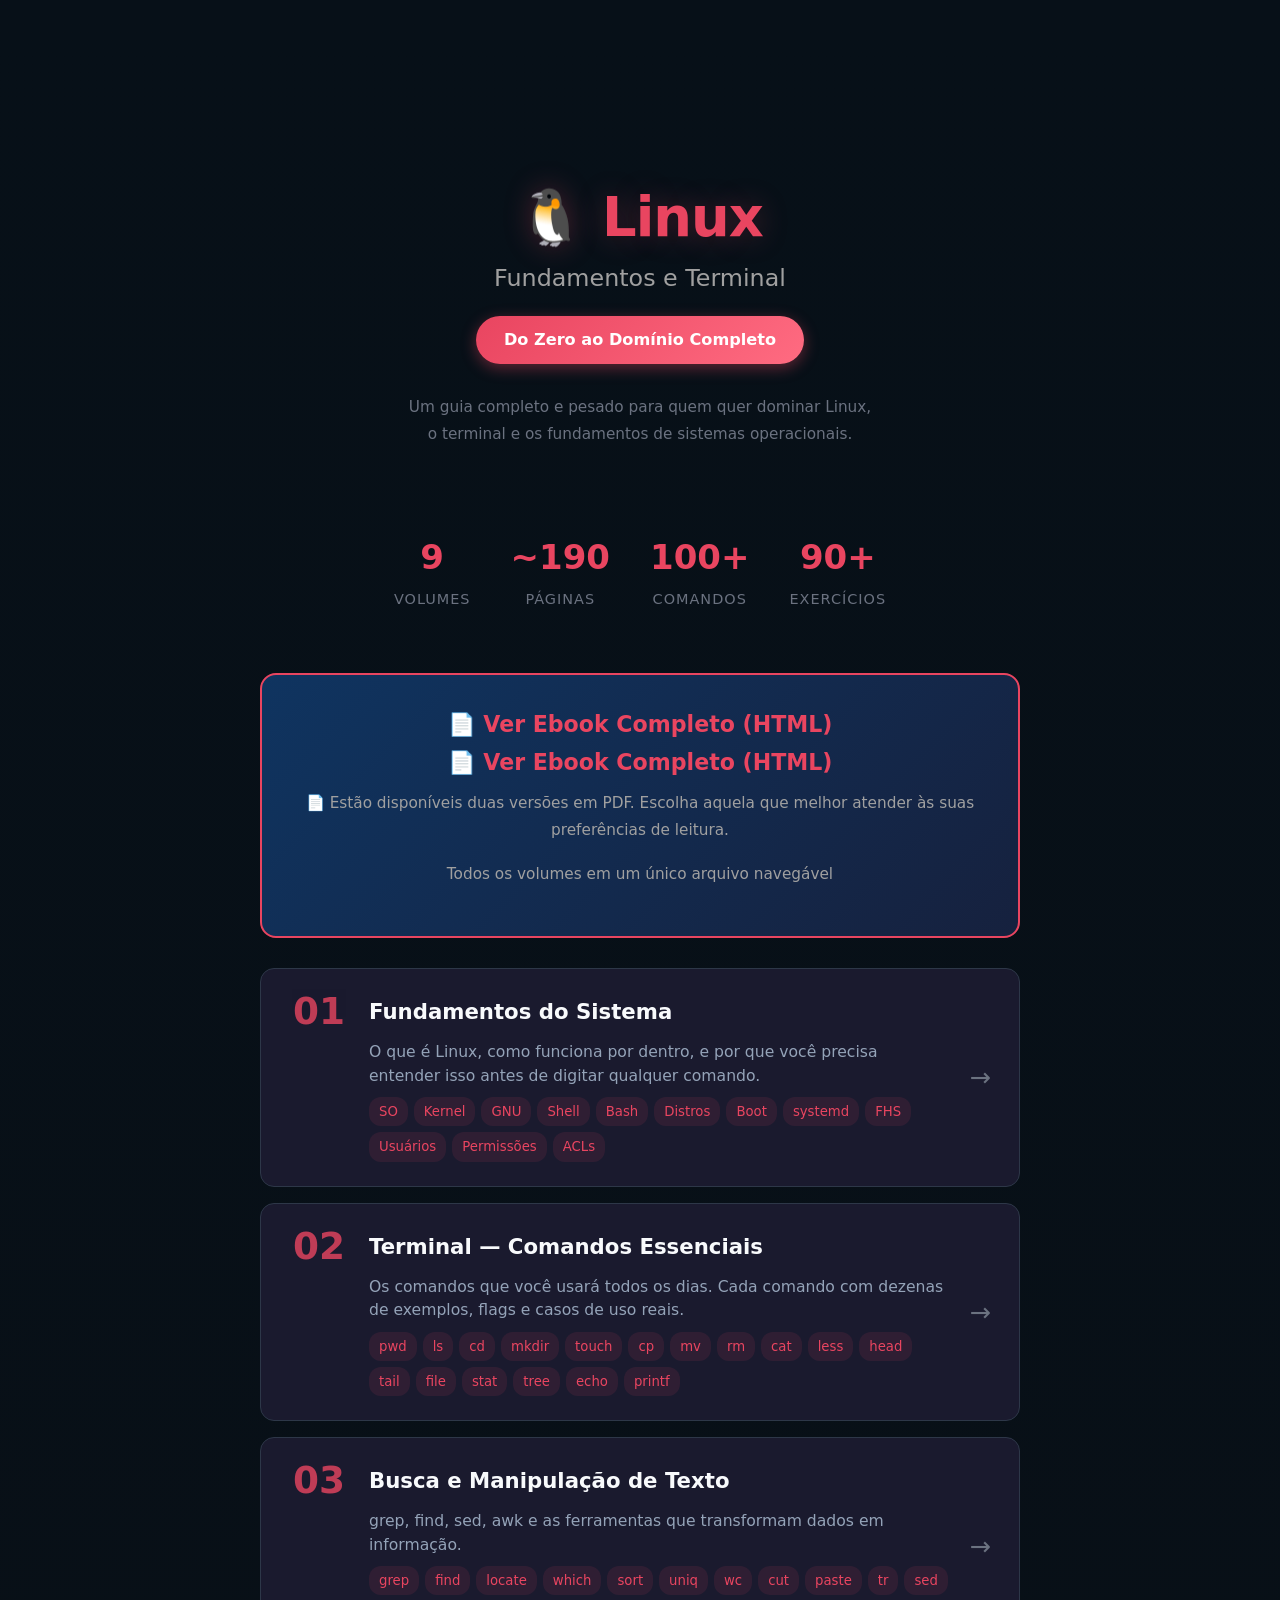
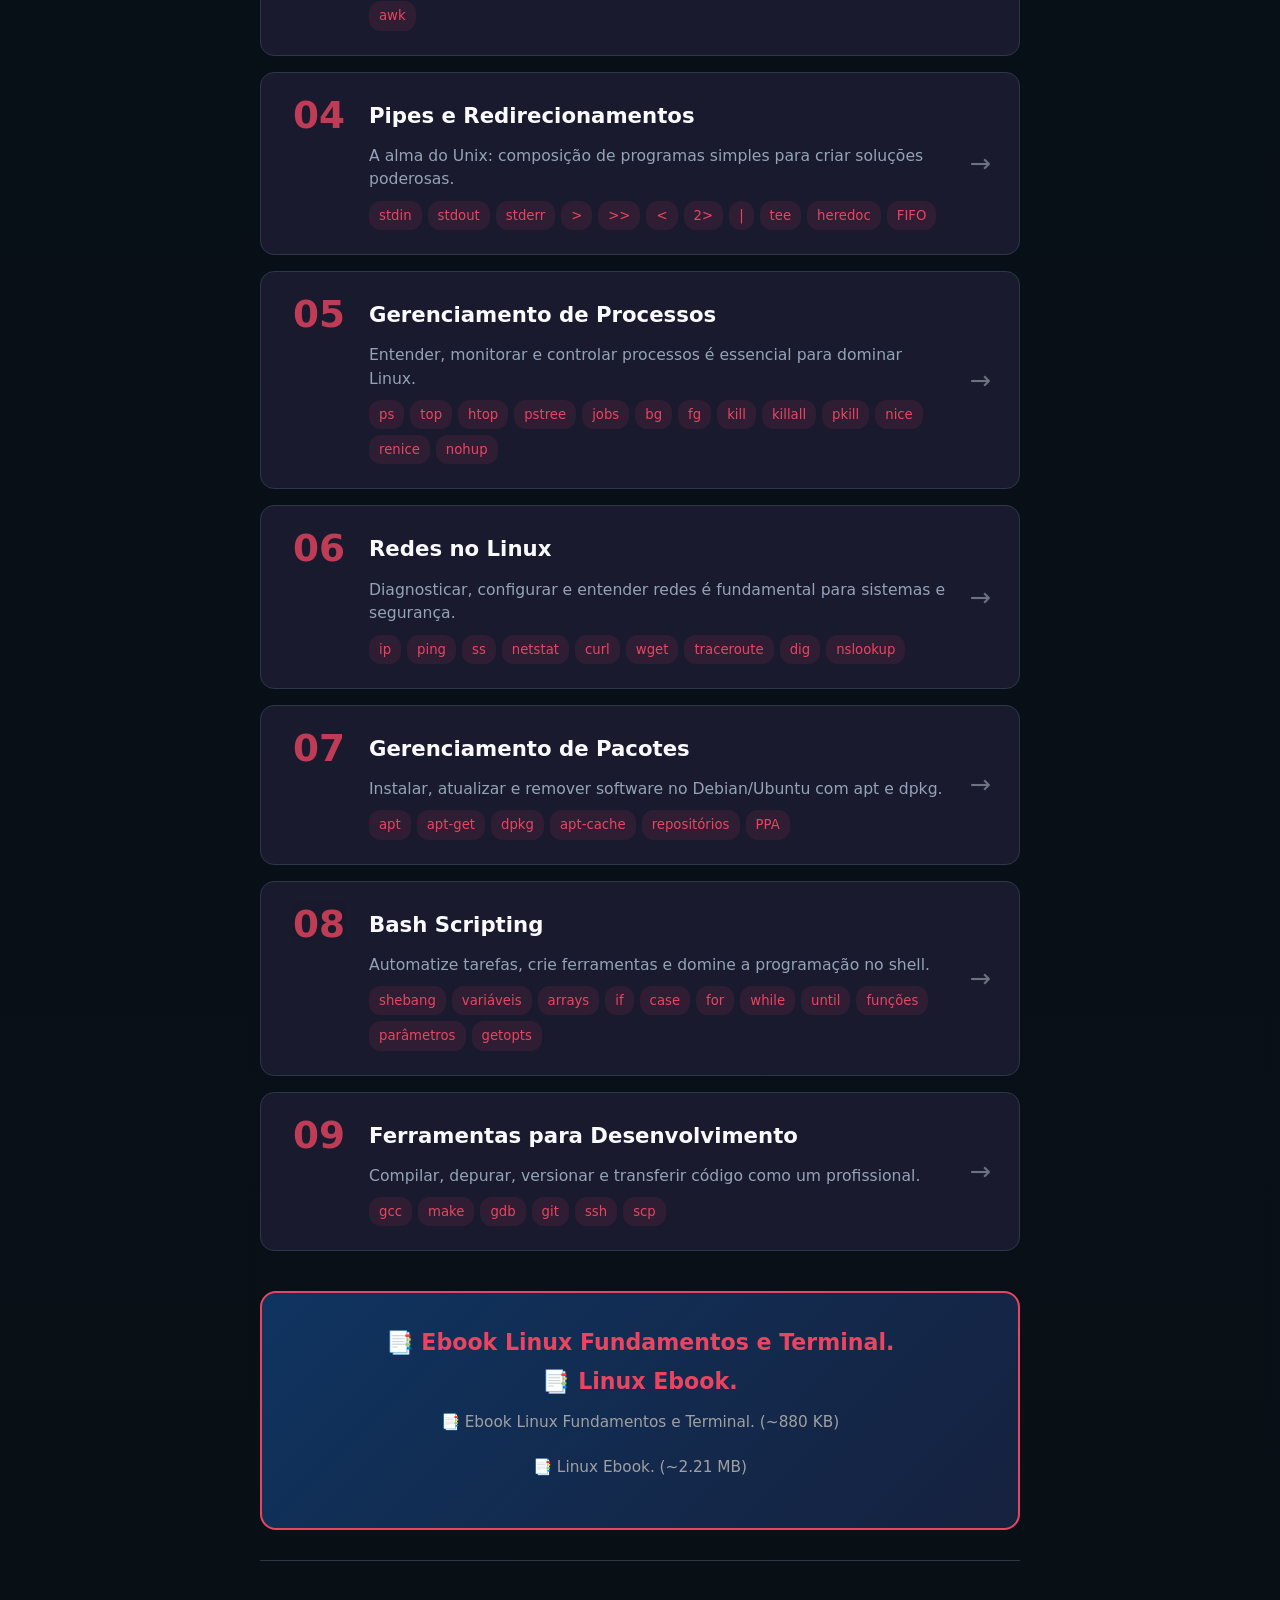
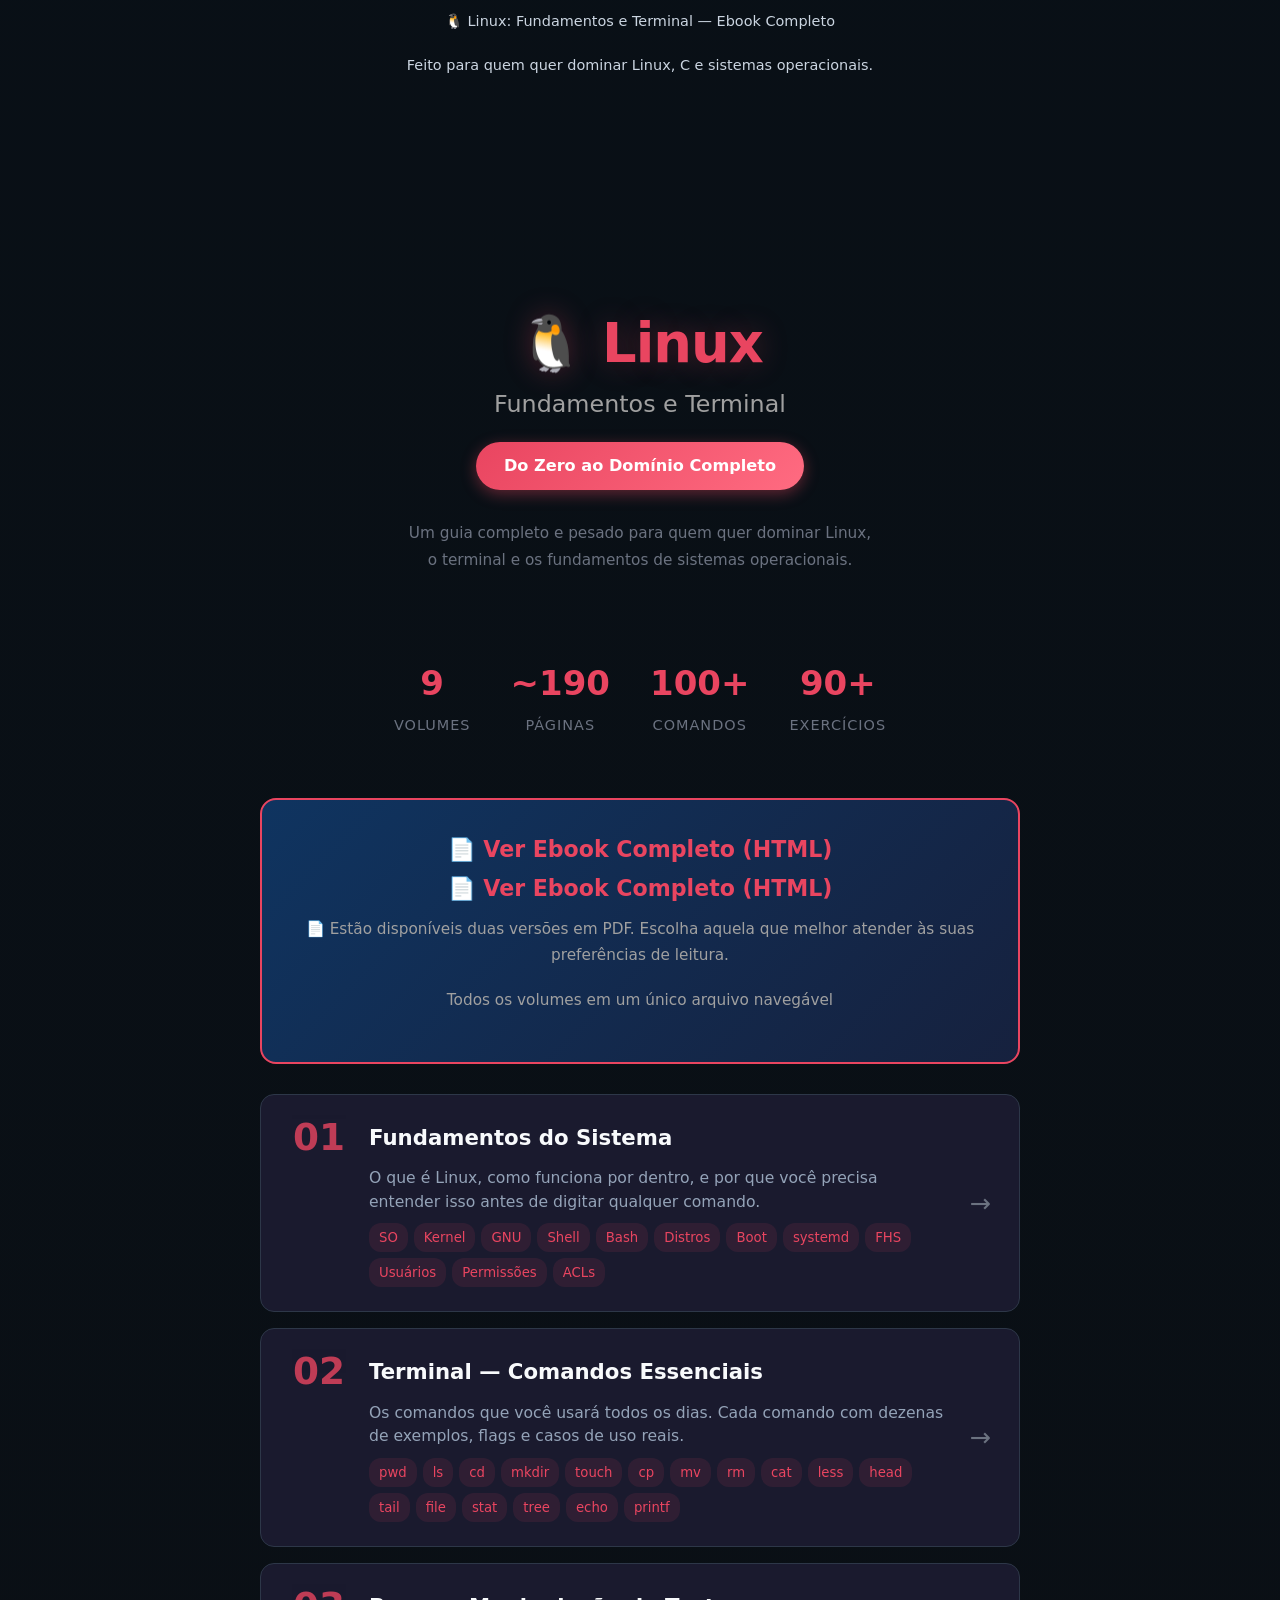
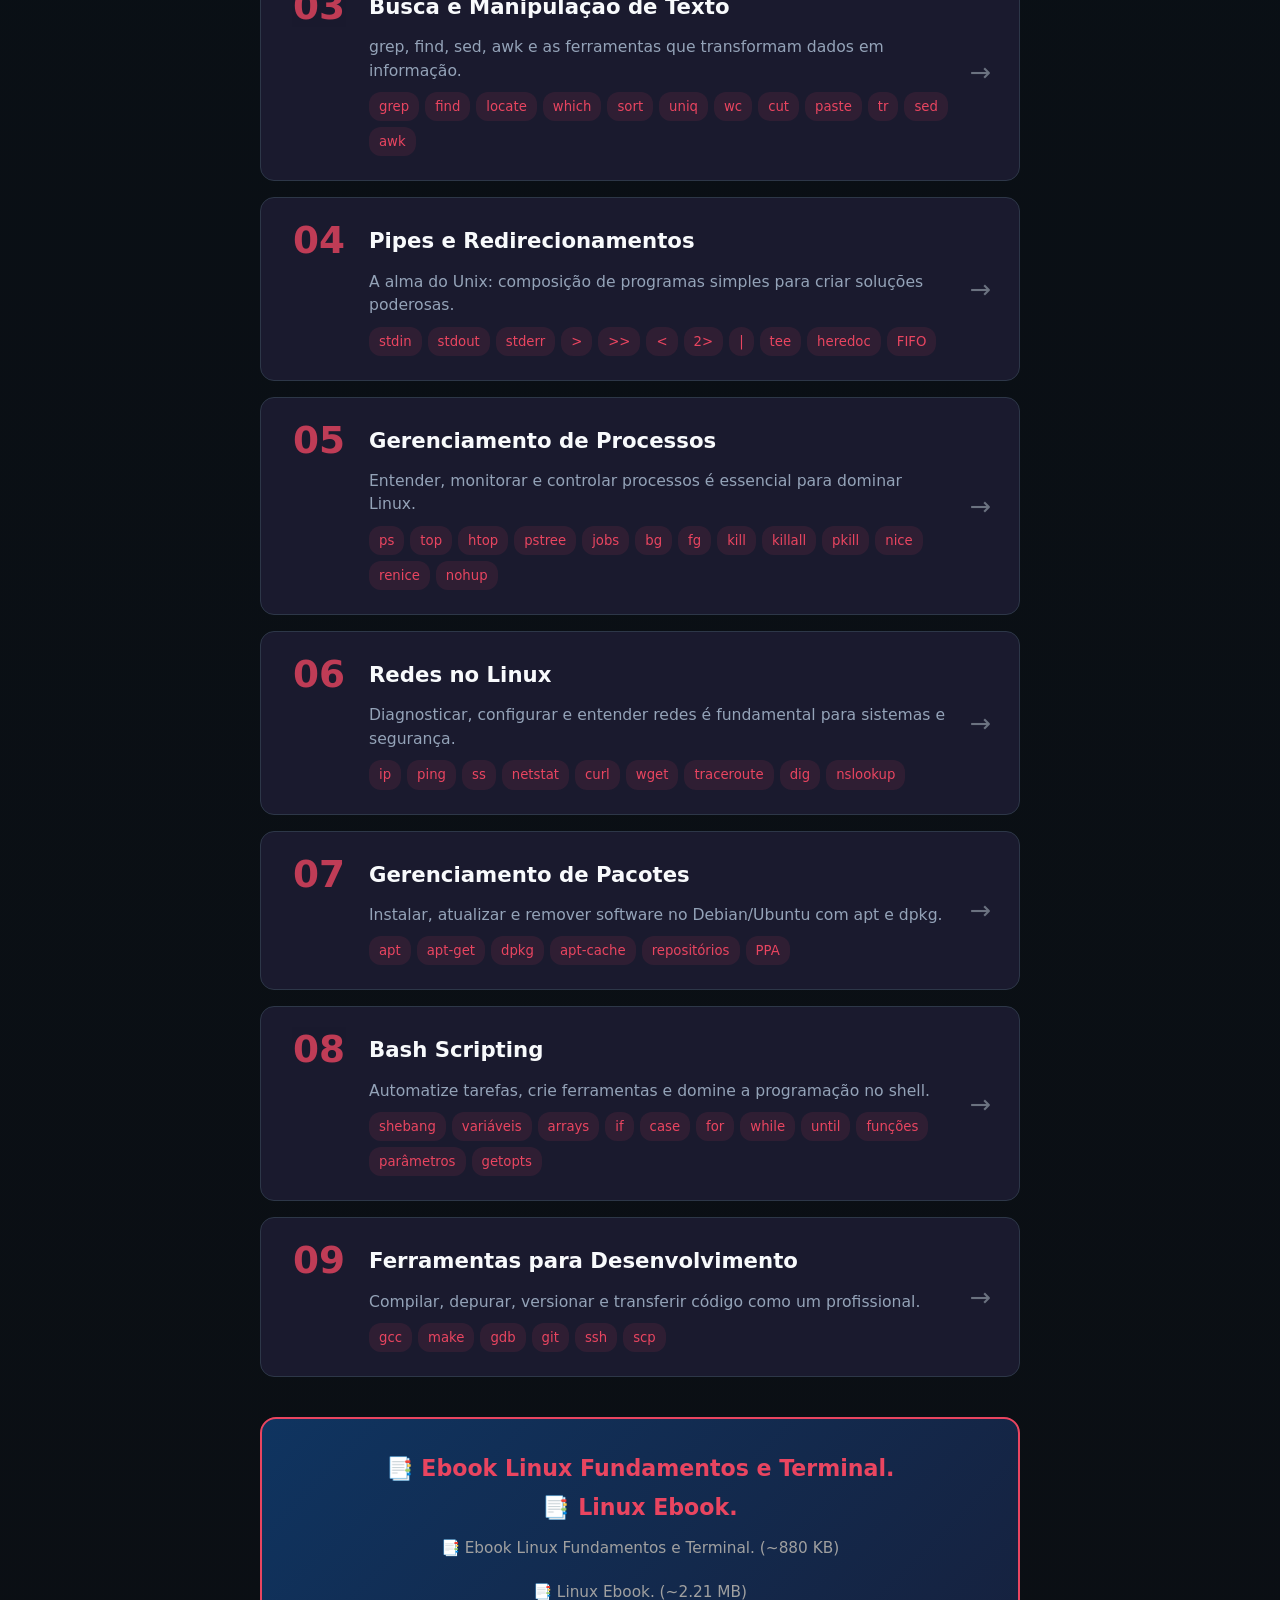
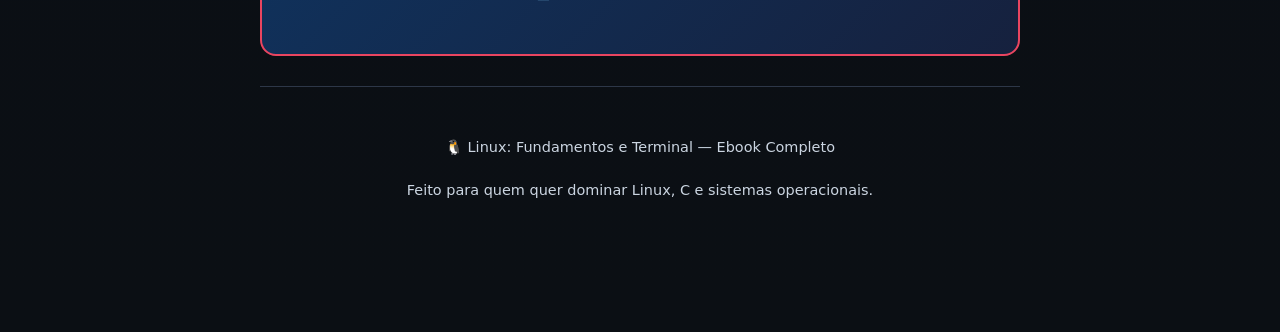
==== commit 18dfb741: "Atualiza ebook e corrige GitHub Pages" ====
--- a/junta_ebook.html
+++ b/junta_ebook.html
@@ -261,7 +261,7 @@
 
   <div class="full-ebook">
     <a href="Linux_Ebook_Completo.html">📄 Ver Ebook Completo (HTML) <br></a>
-    <a href="linux_ebook.pdf">📄 Ver Ebook Completo (HTML)</a>
+    <a href="/linux_ebook.pdf">📄 Ver Ebook Completo (HTML)</a>
     <p>📄 Estão disponíveis duas versões em PDF. Escolha aquela que melhor atender às suas preferências de leitura.
 </p>
     <p>Todos os volumes em um único arquivo navegável</p>
@@ -269,7 +269,7 @@
 
   <div class="volumes">
 
-    <a href="Linux_Ebook_Volume1.html" class="vol-card">
+    <a href="/Linux_Ebook_Volume1.html" class="vol-card">
       <div class="vol-num">01</div>
       <div class="vol-content">
         <div class="vol-title">Fundamentos do Sistema</div>
@@ -476,6 +476,497 @@
   </div>
 
   <div class="full-ebook">
+    <a href="/Ebook_Linux_Fundamentos_e_Terminal.pdf">📑 Ebook Linux Fundamentos e Terminal.<br></a>
+    <a href="/linux_ebook.pdf">📑 Linux Ebook.</a>
+    <p>📑 Ebook Linux Fundamentos e Terminal. (~880 KB)</p>
+    <p>📑 Linux Ebook. (~2.21 MB)</p>
+  </div>
+
+  <div class="footer">
+    <p>🐧 Linux: Fundamentos e Terminal — Ebook Completo</p>
+    <p>Feito para quem quer dominar Linux, C e sistemas operacionais.</p>
+  </div>
+
+</div>
+</body>
+</html>
+<!DOCTYPE html>
+<html lang="pt-BR">
+<head>
+<meta charset="UTF-8">
+<meta name="viewport" content="width=device-width, initial-scale=1.0">
+<title>Linux: Fundamentos e Terminal — Índice de Volumes</title>
+<style>
+:root {
+  --bg: #0f0f1a;
+  --bg2: #1a1a2e;
+  --bg3: #16213e;
+  --accent: #e94560;
+  --accent2: #0f3460;
+  --accent-glow: rgba(233,69,96,0.3);
+  --text: #eaeaea;
+  --text2: #a0a0a0;
+  --text3: #6b7280;
+  --border: #30363d;
+  --success: #2ecc71;
+  --warning: #f39c12;
+  --info: #3498db;
+}
+* { margin: 0; padding: 0; box-sizing: border-box; }
+body {
+  font-family: 'Segoe UI', system-ui, -apple-system, sans-serif;
+  background: var(--bg);
+  color: var(--text);
+  line-height: 1.7;
+  font-size: 16px;
+  min-height: 100vh;
+}
+.container { max-width: 800px; margin: 0 auto; padding: 40px 20px; }
+
+/* Header */
+.header {
+  text-align: center;
+  padding: 60px 20px 40px;
+  margin-bottom: 20px;
+}
+.header h1 {
+  font-size: 3.2em;
+  color: var(--accent);
+  margin-bottom: 8px;
+  text-shadow: 0 0 30px var(--accent-glow);
+  letter-spacing: -1px;
+}
+.header .subtitle {
+  font-size: 1.4em;
+  color: var(--text2);
+  margin-bottom: 16px;
+  font-weight: 300;
+}
+.header .tagline {
+  background: linear-gradient(135deg, var(--accent), #ff6b81);
+  color: white;
+  display: inline-block;
+  padding: 10px 28px;
+  border-radius: 30px;
+  font-weight: 600;
+  font-size: 0.95em;
+  box-shadow: 0 4px 15px rgba(233,69,96,0.4);
+}
+.header .meta {
+  margin-top: 30px;
+  color: var(--text3);
+  font-size: 0.9em;
+}
+
+/* Stats bar */
+.stats {
+  display: flex;
+  justify-content: center;
+  gap: 40px;
+  padding: 20px;
+  margin-bottom: 40px;
+  flex-wrap: wrap;
+}
+.stat-item {
+  text-align: center;
+}
+.stat-num {
+  font-size: 2em;
+  font-weight: 700;
+  color: var(--accent);
+}
+.stat-label {
+  font-size: 0.85em;
+  color: var(--text3);
+  text-transform: uppercase;
+  letter-spacing: 1px;
+}
+
+/* Volume cards */
+.volumes {
+  display: flex;
+  flex-direction: column;
+  gap: 16px;
+  margin-bottom: 40px;
+}
+.vol-card {
+  background: var(--bg2);
+  border: 1px solid var(--border);
+  border-radius: 14px;
+  padding: 24px 28px;
+  text-decoration: none;
+  color: var(--text);
+  display: flex;
+  align-items: flex-start;
+  gap: 20px;
+  transition: all 0.3s ease;
+  position: relative;
+  overflow: hidden;
+}
+.vol-card::before {
+  content: '';
+  position: absolute;
+  left: 0;
+  top: 0;
+  bottom: 0;
+  width: 4px;
+  background: var(--accent);
+  opacity: 0;
+  transition: opacity 0.3s;
+}
+.vol-card:hover {
+  background: var(--bg3);
+  border-color: var(--accent);
+  transform: translateX(4px);
+  box-shadow: 0 8px 30px rgba(0,0,0,0.3);
+}
+.vol-card:hover::before {
+  opacity: 1;
+}
+.vol-num {
+  font-size: 2.2em;
+  font-weight: 800;
+  color: var(--accent);
+  opacity: 0.8;
+  min-width: 60px;
+  text-align: center;
+  line-height: 1;
+}
+.vol-content {
+  flex: 1;
+}
+.vol-title {
+  font-size: 1.25em;
+  font-weight: 600;
+  margin-bottom: 6px;
+  color: var(--text);
+}
+.vol-desc {
+  font-size: 0.92em;
+  color: var(--text2);
+  line-height: 1.5;
+}
+.vol-topics {
+  margin-top: 10px;
+  display: flex;
+  flex-wrap: wrap;
+  gap: 6px;
+}
+.vol-topic {
+  background: rgba(233,69,96,0.1);
+  color: var(--accent);
+  padding: 3px 10px;
+  border-radius: 12px;
+  font-size: 0.78em;
+  font-weight: 500;
+}
+.vol-arrow {
+  color: var(--text3);
+  font-size: 1.5em;
+  align-self: center;
+  transition: all 0.3s;
+}
+.vol-card:hover .vol-arrow {
+  color: var(--accent);
+  transform: translateX(4px);
+}
+
+/* Full ebook link */
+.full-ebook {
+  background: linear-gradient(135deg, var(--accent2), var(--bg3));
+  border: 2px solid var(--accent);
+  border-radius: 16px;
+  padding: 30px;
+  text-align: center;
+  margin-bottom: 30px;
+  transition: all 0.3s;
+}
+.full-ebook:hover {
+  box-shadow: 0 0 30px var(--accent-glow);
+}
+.full-ebook a {
+  color: var(--accent);
+  text-decoration: none;
+  font-size: 1.3em;
+  font-weight: 600;
+}
+.full-ebook a:hover {
+  text-decoration: underline;
+}
+.full-ebook p {
+  color: var(--text2);
+  font-size: 0.9em;
+  margin-top: 8px;
+}
+
+/* Footer */
+.footer {
+  text-align: center;
+  padding: 30px;
+  color: var(--text3);
+  font-size: 0.85em;
+  border-top: 1px solid var(--border);
+  margin-top: 20px;
+}
+
+/* Responsive */
+@media (max-width: 600px) {
+  .header h1 { font-size: 2.2em; }
+  .vol-card { padding: 18px 20px; }
+  .vol-num { font-size: 1.8em; min-width: 50px; }
+  .stats { gap: 20px; }
+}
+</style>
+</head>
+<body>
+<div class="container">
+
+  <div class="header">
+    <h1>🐧 Linux</h1>
+    <div class="subtitle">Fundamentos e Terminal</div>
+    <div class="tagline">Do Zero ao Domínio Completo</div>
+    <div class="meta">
+      Um guia completo e pesado para quem quer dominar Linux,<br>
+      o terminal e os fundamentos de sistemas operacionais.
+    </div>
+  </div>
+
+  <div class="stats">
+    <div class="stat-item">
+      <div class="stat-num">9</div>
+      <div class="stat-label">Volumes</div>
+    </div>
+    <div class="stat-item">
+      <div class="stat-num">~190</div>
+      <div class="stat-label">Páginas</div>
+    </div>
+    <div class="stat-item">
+      <div class="stat-num">100+</div>
+      <div class="stat-label">Comandos</div>
+    </div>
+    <div class="stat-item">
+      <div class="stat-num">90+</div>
+      <div class="stat-label">Exercícios</div>
+    </div>
+  </div>
+
+  <div class="full-ebook">
+    <a href="Linux_Ebook_Completo.html">📄 Ver Ebook Completo (HTML) <br></a>
+    <a href="/linux_ebook.pdf">📄 Ver Ebook Completo (HTML)</a>
+    <p>📄 Estão disponíveis duas versões em PDF. Escolha aquela que melhor atender às suas preferências de leitura.
+</p>
+    <p>Todos os volumes em um único arquivo navegável</p>
+  </div>
+
+  <div class="volumes">
+
+    <a href="/Linux_Ebook_Volume1.html" class="vol-card">
+      <div class="vol-num">01</div>
+      <div class="vol-content">
+        <div class="vol-title">Fundamentos do Sistema</div>
+        <div class="vol-desc">O que é Linux, como funciona por dentro, e por que você precisa entender isso antes de digitar qualquer comando.</div>
+        <div class="vol-topics">
+          <span class="vol-topic">SO</span>
+          <span class="vol-topic">Kernel</span>
+          <span class="vol-topic">GNU</span>
+          <span class="vol-topic">Shell</span>
+          <span class="vol-topic">Bash</span>
+          <span class="vol-topic">Distros</span>
+          <span class="vol-topic">Boot</span>
+          <span class="vol-topic">systemd</span>
+          <span class="vol-topic">FHS</span>
+          <span class="vol-topic">Usuários</span>
+          <span class="vol-topic">Permissões</span>
+          <span class="vol-topic">ACLs</span>
+        </div>
+      </div>
+      <div class="vol-arrow">→</div>
+    </a>
+
+    <a href="/Linux_Ebook_Volume2.html" class="vol-card">
+      <link rel="stylesheet" href="/style.css">
+      <div class="vol-num">02</div>
+      <div class="vol-content">
+        <div class="vol-title">Terminal — Comandos Essenciais</div>
+        <div class="vol-desc">Os comandos que você usará todos os dias. Cada comando com dezenas de exemplos, flags e casos de uso reais.</div>
+        <div class="vol-topics">
+          <span class="vol-topic">pwd</span>
+          <span class="vol-topic">ls</span>
+          <span class="vol-topic">cd</span>
+          <span class="vol-topic">mkdir</span>
+          <span class="vol-topic">touch</span>
+          <span class="vol-topic">cp</span>
+          <span class="vol-topic">mv</span>
+          <span class="vol-topic">rm</span>
+          <span class="vol-topic">cat</span>
+          <span class="vol-topic">less</span>
+          <span class="vol-topic">head</span>
+          <span class="vol-topic">tail</span>
+          <span class="vol-topic">file</span>
+          <span class="vol-topic">stat</span>
+          <span class="vol-topic">tree</span>
+          <span class="vol-topic">echo</span>
+          <span class="vol-topic">printf</span>
+        </div>
+      </div>
+      <div class="vol-arrow">→</div>
+    </a>
+
+    <a href="/Linux_Ebook_Volume3.html" class="vol-card">
+      <link rel="stylesheet" href="/style.css">
+      <div class="vol-num">03</div>
+      <div class="vol-content">
+        <div class="vol-title">Busca e Manipulação de Texto</div>
+        <div class="vol-desc">grep, find, sed, awk e as ferramentas que transformam dados em informação.</div>
+        <div class="vol-topics">
+          <span class="vol-topic">grep</span>
+          <span class="vol-topic">find</span>
+          <span class="vol-topic">locate</span>
+          <span class="vol-topic">which</span>
+          <span class="vol-topic">sort</span>
+          <span class="vol-topic">uniq</span>
+          <span class="vol-topic">wc</span>
+          <span class="vol-topic">cut</span>
+          <span class="vol-topic">paste</span>
+          <span class="vol-topic">tr</span>
+          <span class="vol-topic">sed</span>
+          <span class="vol-topic">awk</span>
+        </div>
+      </div>
+      <div class="vol-arrow">→</div>
+    </a>
+
+    <a href="/Linux_Ebook_Volume4.html" class="vol-card">
+      <link rel="stylesheet" href="/style.css">
+      <div class="vol-num">04</div>
+      <div class="vol-content">
+        <div class="vol-title">Pipes e Redirecionamentos</div>
+        <div class="vol-desc">A alma do Unix: composição de programas simples para criar soluções poderosas.</div>
+        <div class="vol-topics">
+          <span class="vol-topic">stdin</span>
+          <span class="vol-topic">stdout</span>
+          <span class="vol-topic">stderr</span>
+          <span class="vol-topic">&gt;</span>
+          <span class="vol-topic">&gt;&gt;</span>
+          <span class="vol-topic">&lt;</span>
+          <span class="vol-topic">2&gt;</span>
+          <span class="vol-topic">|</span>
+          <span class="vol-topic">tee</span>
+          <span class="vol-topic">heredoc</span>
+          <span class="vol-topic">FIFO</span>
+        </div>
+      </div>
+      <div class="vol-arrow">→</div>
+    </a>
+
+    <a href="/Linux_Ebook_Volume5.html" class="vol-card">
+      <link rel="stylesheet" href="/style.css">
+      <div class="vol-num">05</div>
+      <div class="vol-content">
+        <div class="vol-title">Gerenciamento de Processos</div>
+        <div class="vol-desc">Entender, monitorar e controlar processos é essencial para dominar Linux.</div>
+        <div class="vol-topics">
+          <span class="vol-topic">ps</span>
+          <span class="vol-topic">top</span>
+          <span class="vol-topic">htop</span>
+          <span class="vol-topic">pstree</span>
+          <span class="vol-topic">jobs</span>
+          <span class="vol-topic">bg</span>
+          <span class="vol-topic">fg</span>
+          <span class="vol-topic">kill</span>
+          <span class="vol-topic">killall</span>
+          <span class="vol-topic">pkill</span>
+          <span class="vol-topic">nice</span>
+          <span class="vol-topic">renice</span>
+          <span class="vol-topic">nohup</span>
+        </div>
+      </div>
+      <div class="vol-arrow">→</div>
+    </a>
+
+    <a href="/Linux_Ebook_Volume6.html" class="vol-card">
+      <link rel="stylesheet" href="/style.css">
+      <div class="vol-num">06</div>
+      <div class="vol-content">
+        <div class="vol-title">Redes no Linux</div>
+        <div class="vol-desc">Diagnosticar, configurar e entender redes é fundamental para sistemas e segurança.</div>
+        <div class="vol-topics">
+          <span class="vol-topic">ip</span>
+          <span class="vol-topic">ping</span>
+          <span class="vol-topic">ss</span>
+          <span class="vol-topic">netstat</span>
+          <span class="vol-topic">curl</span>
+          <span class="vol-topic">wget</span>
+          <span class="vol-topic">traceroute</span>
+          <span class="vol-topic">dig</span>
+          <span class="vol-topic">nslookup</span>
+        </div>
+      </div>
+      <div class="vol-arrow">→</div>
+    </a>
+
+    <a href="/Linux_Ebook_Volume7.html" class="vol-card">
+      <link rel="stylesheet" href="/style.css">
+      <div class="vol-num">07</div>
+      <div class="vol-content">
+        <div class="vol-title">Gerenciamento de Pacotes</div>
+        <div class="vol-desc">Instalar, atualizar e remover software no Debian/Ubuntu com apt e dpkg.</div>
+        <div class="vol-topics">
+          <span class="vol-topic">apt</span>
+          <span class="vol-topic">apt-get</span>
+          <span class="vol-topic">dpkg</span>
+          <span class="vol-topic">apt-cache</span>
+          <span class="vol-topic">repositórios</span>
+          <span class="vol-topic">PPA</span>
+        </div>
+      </div>
+      <div class="vol-arrow">→</div>
+    </a>
+
+    <a href="/Linux_Ebook_Volume8.html" class="vol-card">
+      <link rel="stylesheet" href="/style.css">
+      <div class="vol-num">08</div>
+      <div class="vol-content">
+        <div class="vol-title">Bash Scripting</div>
+        <div class="vol-desc">Automatize tarefas, crie ferramentas e domine a programação no shell.</div>
+        <div class="vol-topics">
+          <span class="vol-topic">shebang</span>
+          <span class="vol-topic">variáveis</span>
+          <span class="vol-topic">arrays</span>
+          <span class="vol-topic">if</span>
+          <span class="vol-topic">case</span>
+          <span class="vol-topic">for</span>
+          <span class="vol-topic">while</span>
+          <span class="vol-topic">until</span>
+          <span class="vol-topic">funções</span>
+          <span class="vol-topic">parâmetros</span>
+          <span class="vol-topic">getopts</span>
+        </div>
+      </div>
+      <div class="vol-arrow">→</div>
+    </a>
+
+    <a href="/Linux_Ebook_Volume9.html" class="vol-card">
+      <link rel="stylesheet" href="/style.css">
+      <div class="vol-num">09</div>
+      <div class="vol-content">
+        <div class="vol-title">Ferramentas para Desenvolvimento</div>
+        <div class="vol-desc">Compilar, depurar, versionar e transferir código como um profissional.</div>
+        <div class="vol-topics">
+          <span class="vol-topic">gcc</span>
+          <span class="vol-topic">make</span>
+          <span class="vol-topic">gdb</span>
+          <span class="vol-topic">git</span>
+          <span class="vol-topic">ssh</span>
+          <span class="vol-topic">scp</span>
+        </div>
+      </div>
+      <div class="vol-arrow">→</div>
+    </a>
+
+  </div>
+
+  <div class="full-ebook">
     <a href="Ebook_Linux_Fundamentos_e_Terminal.pdf">📑 Ebook Linux Fundamentos e Terminal.<br></a>
     <a href="linux_ebook.pdf">📑 Linux Ebook.</a>
     <p>📑 Ebook Linux Fundamentos e Terminal. (~880 KB)</p>
